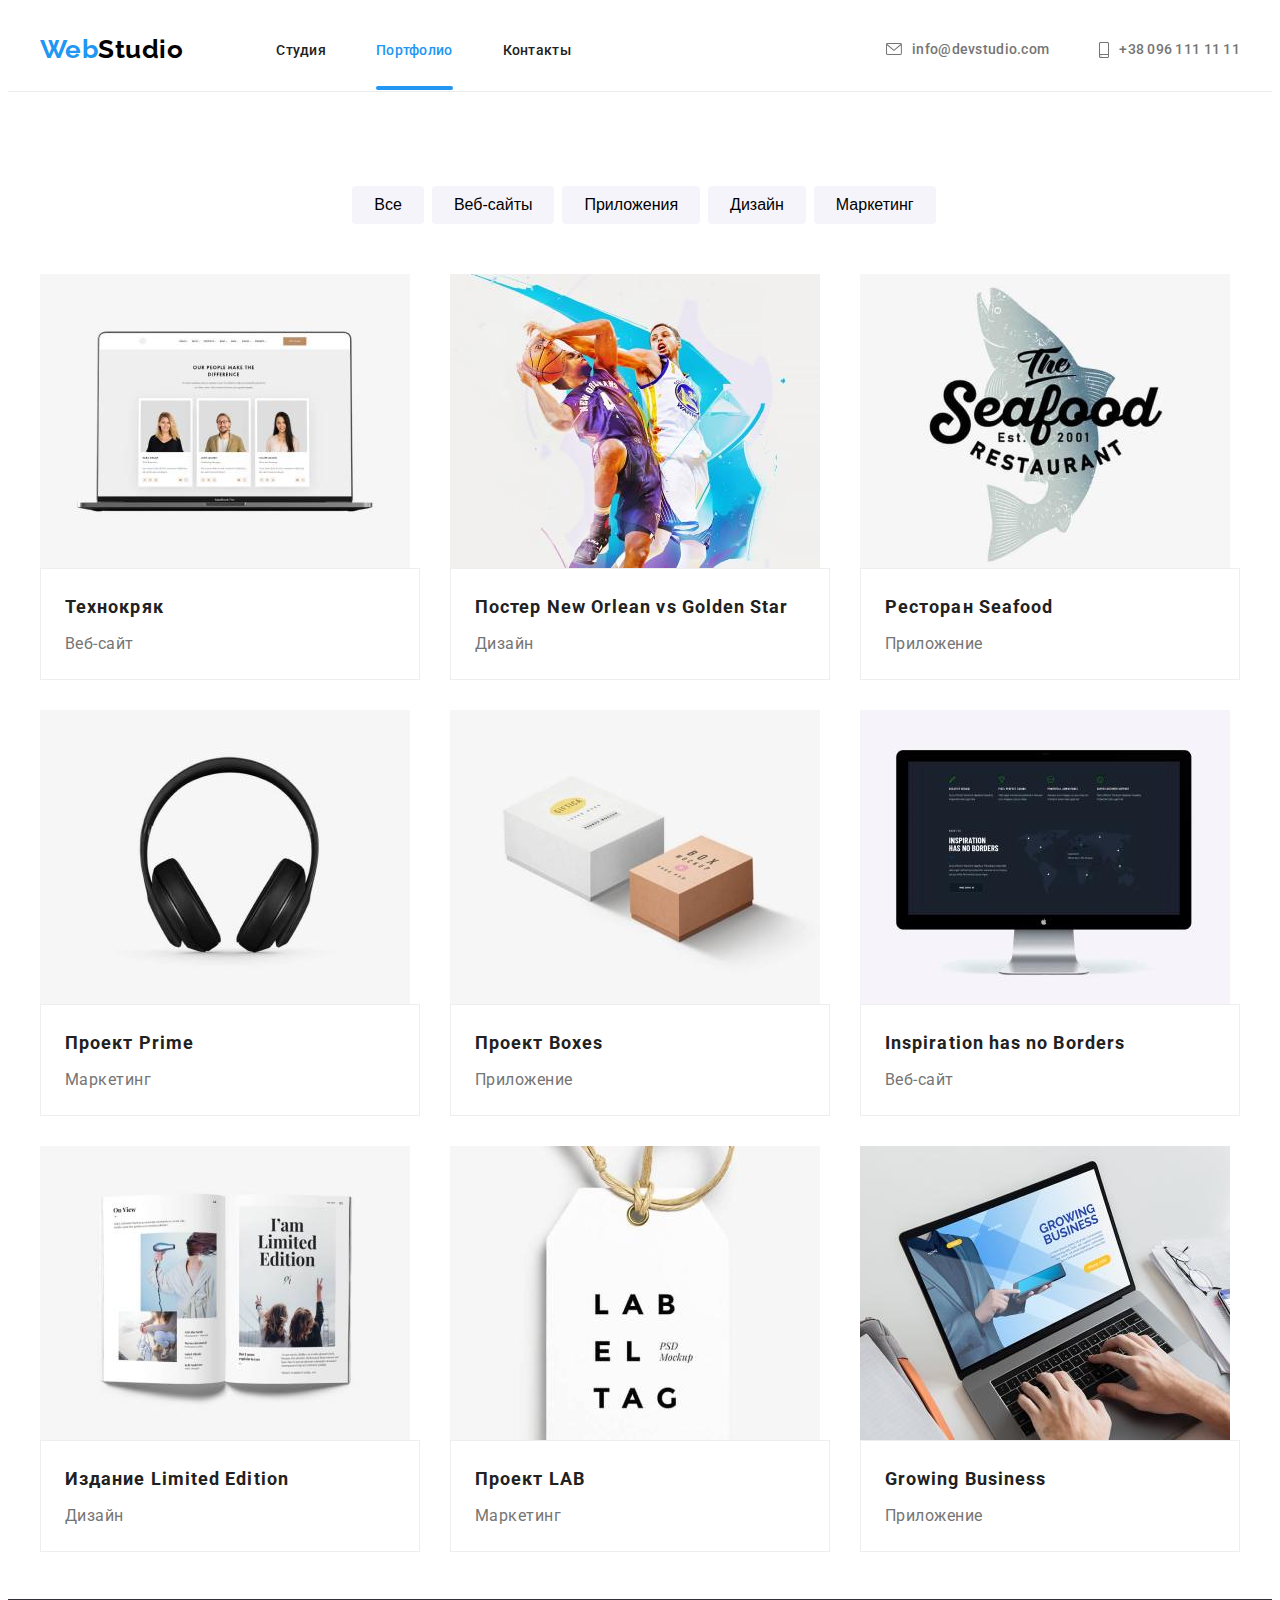
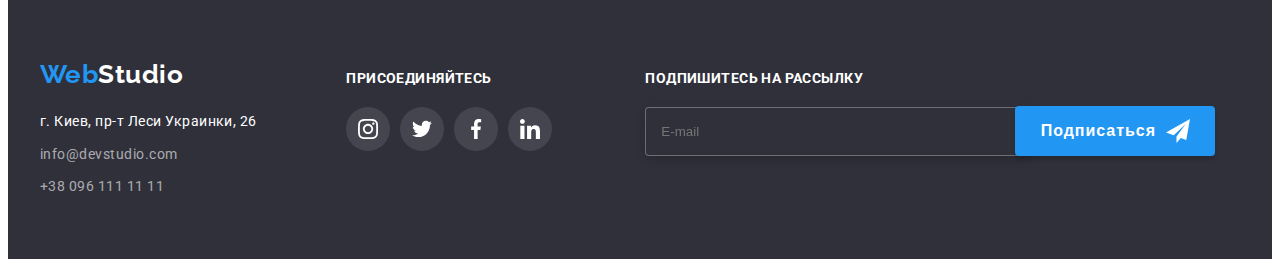
==== portfolio.html @ 6e8be943 "Add basic structure" ====
<!DOCTYPE html>
<html lang="ru">

<head>
    <meta charset="UTF-8">
    <meta http-equiv="X-UA-Compatible" content="IE=edge">
    <meta name="viewport" content="width=device-width, initial-scale=1.0">
    <title>Портфолио</title>
    <link rel="preconnect" href="https://fonts.gstatic.com" crossorigin>
    <link
        href="https://fonts.googleapis.com/css2?family=Raleway:wght@700&family=Roboto:wght@400;500;700;900&display=swap"
        rel="stylesheet">
    <link rel="stylesheet" href="https://cdnjs.cloudflare.com/ajax/libs/modern-normalize/1.1.0/modern-normalize.min.css"
        integrity="sha512-wpPYUAdjBVSE4KJnH1VR1HeZfpl1ub8YT/NKx4PuQ5NmX2tKuGu6U/JRp5y+Y8XG2tV+wKQpNHVUX03MfMFn9Q=="
        crossorigin="anonymous" referrerpolicy="no-referrer" />
    <link rel="stylesheet" href="./CSS/style.css">
</head>

<body>
    <header class="header">
        <div class="conteiner conteiner-head">
        <nav class="header-navigation">
            <a class="logo link" href="./index.html"> <span class="color-logo">Web</span>Studio</a>
            <ul class="header-list list">
                <li class="header-item">
                    <a class="header-link link" href="./index.html"> Студия</a>
                </li>
                <li class="header-item">
                    <a class="header-link link current" href="./portfolio.html"> Портфолио</a>
                </li>
                <li class="header-item">
                    <a class="header-link link" href=""> Контакты</a>
                </li>
            </ul>
        </nav>
        <ul class="header-contacts-list list">
            <li class="header-cont">
                <a class="header-contacts-link link" href="mailto:info@devstudio.com">
                    <svg class="header-cont-icon">
                        <use href="./image/symbol-defs.svg#icon-envelope"></use>
                    </svg>
                    info@devstudio.com</a>
            </li>
            <li class="header-cont">
                <a class="header-contacts-link link" href="tel:+380961111111">
                    <svg class="header-cont-icon header-cont-tel">
                        <use href="./image/symbol-defs.svg#icon-smartphone"></use>
                    </svg>
                    +38 096 111 11 11</a>
            </li>
        </ul>
        </div>
    </header>
    

    <!--Наши работы-->
        <section class="categories section">
            <div class="conteiner">
                <h1 class="inv">Наши работы</h1>
                <ul class="categories-list list">
                    <li class="categories-item"> 
                        <button class="categories-btn categories-btn-acsent" type="button">Все</button></li>
                    <li class="categories-item"> 
                        <button class="categories-btn categories-btn-acsent" type="button">Веб-сайты</button></li>
                    <li class="categories-item"> 
                        <button class="categories-btn categories-btn-acsent" type="button">Приложения</button></li>
                    <li class="categories-item"> 
                        <button class="categories-btn categories-btn-acsent" type="button">Дизайн</button></li>
                    <li class="categories-item"> 
                        <button class="categories-btn categories-btn-acsent" type="button">Маркетинг</button></li>
                </ul>

                <ul class="categories-projects list">
                    <li class="projects-list">
                        <a class="projects-link link" href="">
                            <div class="project-box">
                                    <img  src="./image/tehnokryak.jpg" alt="фото команды" width="370">
                                <div class="projects-fon is-hidden-fon">
                                    <p class="projects-fon-text">
                                    Технокряк это современная площадка распространения коронавируса. Компании используют эту платформу для цифрового
                                    шпионажа и атак на защищённые сервера конкурентов.
                                    </p>
                                </div>
                            </div>
                            <div class="projects-link-conteiner">
                                <h2 class="projects-title">Технокряк</h2>
                                <p class="projects-type">Веб-сайт</p>
                            </div>
                        </a>
                    </li>

                    <li class="projects-list">
                        <a class="projects-link link" href="">
                            <div class="project-box">
                                <img src="./image/img-nba.jpg" alt="два баскетолиста" width="370">
                                <div class="projects-fon is-hidden-fon">
                                    <p class="projects-fon-text">
                                        Технокряк это современная площадка распространения коронавируса. Компании используют эту платформу для цифрового
                                        шпионажа и атак на защищённые сервера конкурентов.
                                    </p>
                                </div>
                            </div>
                                <div class="projects-link-conteiner">
                                    <h2 class="projects-title">Постер <span lang="en"> New Orlean vs Golden Star</span></h2>
                                    <p class="projects-type">Дизайн</p>
                                </div>
                        </a>
                        </li>

                    <li class="projects-list">
                        <a class="projects-link link" href="">
                            <div class="project-box">
                                <img src="./image/seafoot.jpg" alt="логотип ресторана" width="370">
                                <div class="projects-fon is-hidden-fon">
                                    <p class="projects-fon-text">
                                    Технокряк это современная площадка распространения коронавируса. Компании используют эту платформу для цифрового
                                    шпионажа и атак на защищённые сервера конкурентов.
                                    </p>
                                </div>
                            </div>
                            <div class="projects-link-conteiner">
                                <h2 class="projects-title">Ресторан <span lang="en">Seafood</span></h2>
                                <p class="projects-type">Приложение</p>
                            </div>
                        </a>
                    </li>

                    <li class="projects-list">
                        <a class="projects-link link" href="">
                            <div class="project-box">
                                <img src="./image/music.jpg" alt="наушники" width="370">
                                <div class="projects-fon is-hidden-fon">
                                    <p class="projects-fon-text">
                                        Технокряк это современная площадка распространения коронавируса. Компании используют эту платформу для цифрового
                                        шпионажа и атак на защищённые сервера конкурентов.
                                    </p>
                                </div>
                            </div>
                            <div class="projects-link-conteiner">
                                <h2 class="projects-title">Проект <span lang="en">Prime</span></h2>
                                <p class="projects-type">Маркетинг</p>
                            </div>
                        </a>
                    </li>

                    <li class="projects-list">
                        <a class="projects-link link" href="">
                            <div class="project-box">
                                <img src="./image/boxes.jpg" alt="две коробки" width="370">
                                <div class="projects-fon is-hidden-fon">
                                    <p class="projects-fon-text">
                                        Технокряк это современная площадка распространения коронавируса. Компании используют эту платформу для цифрового
                                        шпионажа и атак на защищённые сервера конкурентов.
                                    </p>
                                </div>
                            </div>
                            <div class="projects-link-conteiner">
                                <h2 class="projects-title">Проект <span lang="en">Boxes</span></h2>
                                <p class="projects-type">Приложение</p>
                            </div>
                        </a>
                        </li>

                    <li class="projects-list">
                        <a class="projects-link link" href="">
                            <div class="project-box">
                                <img src="./image/monitor.jpg" alt="монитор с сайтом" width="370">
                                <div class="projects-fon is-hidden-fon">
                                    <p class="projects-fon-text">
                                        Технокряк это современная площадка распространения коронавируса. Компании используют эту платформу для цифрового
                                        шпионажа и атак на защищённые сервера конкурентов.
                                    </p>
                                </div>
                            </div>
                            <div class="projects-link-conteiner">
                                <h2 class="projects-title" lang="en">Inspiration has no Borders</h2>
                                <p class="projects-type">Веб-сайт</p>
                            </div>
                        </a>
                        </li>

                    <li class="projects-list">
                        <a class="projects-link link" href="">
                            <div class="project-box">
                                <img src="./image/limited-boks.jpg" alt="эксклюзивное издание" width="370">
                                <div class="projects-fon is-hidden-fon">
                                    <p class="projects-fon-text">
                                        Технокряк это современная площадка распространения коронавируса. Компании используют эту платформу для цифрового
                                        шпионажа и атак на защищённые сервера конкурентов.
                                    </p>
                                </div>
                            </div>
                            <div class="projects-link-conteiner">
                                <h2 class="projects-title" >Издание <span lang="en">Limited Edition</span></h2>
                                <p class="projects-type">Дизайн</p>
                            </div>
                            </a>
                        </li>

                    <li class="projects-list">
                        <a class="projects-link link" href="">
                            <div class="project-box">
                                <img src="./image/label.jpg" alt="лэйба" width="370">
                                <div class="projects-fon is-hidden-fon">
                                    <p class="projects-fon-text">
                                        Технокряк это современная площадка распространения коронавируса. Компании используют эту платформу для цифрового
                                        шпионажа и атак на защищённые сервера конкурентов.
                                    </p>
                                </div>
                            </div>
                            <div class="projects-link-conteiner">
                                <h2 class="projects-title" >Проект <span lang="en">LAB</span></h2>
                                <p class="projects-type">Маркетинг</p>
                            </div>
                        </a>
                    </li>

                    <li class="projects-list">
                        <a class="projects-link link" href="">
                            <div class="project-box">
                                <img src="./image/laptop.jpg" alt="ноутбук с заставкой сайта" width="370">
                                <div class="projects-fon is-hidden-fon">
                                    <p class="projects-fon-text">
                                        Технокряк это современная площадка распространения коронавируса. Компании используют эту платформу для цифрового
                                        шпионажа и атак на защищённые сервера конкурентов.
                                    </p>
                                </div>
                            </div>
                            <div class="projects-link-conteiner">
                                <h2 class="projects-title" lang="en">Growing Business</h2>
                                <p class="projects-type">Приложение</p>
                            </div>
                        </a>
                    </li>
                </ul>
            </div>
        </section>
    
    <!--Футер-->
    <footer class="foot">
        <div class="conteiner footer-conteiner">
    
            <div class="footer-nav">
                <a class="logo link logo-footer" href="/">
                    <span class="color-logo">Web</span><span class="footer-logo">Studio</span></a>
                <address>
                    <ul class="adress-list list">
                        <li> <a class="adress-city list" href="">г. Киев, пр-т Леси Украинки, 26</a></li>
                        <li> <a class="adress-link" href="mailto:info@devstudio.com">info@devstudio.com</a></li>
                        <li> <a class="adress-link" href="tel:+380961111111">+38 096 111 11 11</a></li>
                    </ul>
                </address>
            </div>
    
            <div class="links">
                <h2 class="our-links-text">присоединяйтесь</h2>
                <ul class="our-sotial-list list">
                    <li class="our-sotial-item sotial-item">
                        <a class="social-link our-sotial-link link" href="">
                            <svg class="social-icon our-sotial-icon">
                                <use href="./image/symbol-defs.svg#icon-instagram"></use>
                            </svg>
                        </a>
                    </li>
    
                    <li class="sotial-item">
                        <a class="social-link our-sotial-link link" href="">
                            <svg class="social-icon our-sotial-icon">
                                <use href="./image/symbol-defs.svg#icon-twitter"></use>
                            </svg>
                        </a>
                    </li>
    
                    <li class="sotial-item">
                        <a class="social-link our-sotial-link link" href="">
                            <svg class="social-icon our-sotial-icon">
                                <use href="./image/symbol-defs.svg#icon-facebook"></use>
                            </svg>
                        </a>
                    </li>
    
                    <li class="sotial-item">
                        <a class="social-link our-sotial-link link" href="">
                            <svg class="social-icon our-sotial-icon">
                                <use href="./image/symbol-defs.svg#icon-linkedin"></use>
                            </svg>
                        </a>
                    </li>
                </ul>
            </div>
    
            <div class="footer-form-btn">
    
                <form action="" class="footer-form">
                    <label class="our-links-text">Подпишитесь на рассылку
                        <input class="footer-form-input" type="email" name="email" placeholder="E-mail" />
                    </label>
                    <div class="footer-btn-tumb">
                        <button type="submit" class="btn btn-footer">Подписаться
                            <svg class="footer-btn-icon">
                                <use href="./image/symbol-defs.svg#icon-icon-send">
                                </use>
                            </svg>
                        </button>
    
                    </div>
                </form>
            </div>
        </div>
    
    </footer>
</body>

</html>
---- CSS/style.css ----
:root {
  --primary-title-color: #ffffff;
  --secondary-title-color: #212121;
  --third-title-color: #757575;
  --primary-text-color: #757575;
  --secondary-text-color: #212121;
  --acsent-color: #2196f3;
  --header-text-color: #212121;
  --icon-color: #afb1b8;
}

/* *,
*::before,
*::after {
  box-sizing: border-box;
} */

p,
h1,
h2,
h3,
h4,
h5,
h6 {
  margin: 0;
}

ul {
  margin: 0;
  padding-left: 0;
}

img {
  display: block;
  max-width: 100%;
  height: auto;
}

body {
  font-family: 'Roboto', sans-serif;
  letter-spacing: 0.03em;
  background-color: #ffffff;
}
input {
  padding: 0px;
  margin: 0px;
}
.link {
  text-decoration: none;
}

.list {
  list-style: none;
}
.conteiner {
  width: 1200px;
  margin: 0 auto;
  padding-left: 15px;
  padding-right: 15px;
}
.section {
  margin: 0 auto;
  padding-top: 47px;
  padding-bottom: 47px;
}

.secondary-title {
  font-weight: 700;
  font-size: 36px;
  line-height: 42px;
  text-align: center;
  color: var(--secondary-title-color);
}

/*----Header-----*/

.header {
  margin: 0 auto;
  border-bottom: 1px solid #ececec;
}

.logo {
  font-family: Raleway;
  font-weight: 700;
  font-size: 26px;
  line-height: 1.19;
  color: #000000;
  margin-right: 93px;
}
.color-logo {
  color: #2196f3;
}

.conteiner-head {
  display: flex;
  align-items: center;
}

.header-navigation {
  display: flex;
  align-items: center;
}

.header-list {
  display: flex;
  padding-top: 32px;
  padding-bottom: 32px;
}

.header-item:not(:last-child) {
  margin-right: 50px;
}

.header-contacts-list {
  display: flex;
  margin-left: auto;
  align-items: center;
}

.header-cont:not(:last-child) {
  margin-right: 50px;
}

.header-link {
  position: relative;
  font-weight: 500;
  font-size: 14px;
  line-height: 1.14;
  letter-spacing: 0.02em;
  color: var(--header-text-color);
  padding-bottom: 32px;
  padding-top: 32px;

  transition: color 250ms cubic-bezier(0.4, 0, 0.2, 1);
}
.header-list .link.current {
  color: var(--acsent-color);
}
.current::after {
  content: '';
  position: absolute;
  bottom: 0;
  left: 0;

  width: 100%;
  height: 4px;
  border-radius: 2px;
  background-color: var(--acsent-color);
}

.header-link:hover,
.header-link:focus,
.header-contacts-link:hover,
.header-contacts-link:focus {
  color: var(--acsent-color);
}
.header-contacts-link {
  transition: color 250ms cubic-bezier(0.4, 0, 0.2, 1);
}

.header-contacts-link:hover .header-cont-icon,
.header-contacts-link:focus .header-cont-icon {
  fill: var(--acsent-color);
}

.header-link:active .header-link:visited {
  color: #b4f321;
}

.header-contacts-link {
  display: flex;
  justify-content: center;
  align-items: center;
  font-weight: 500;
  font-size: 14px;
  line-height: 1.14;
  letter-spacing: 0.02em;
  color: var(--third-title-color);
  padding-bottom: 32px;
  padding-top: 32px;
}
.header-cont-icon {
  width: 16px;
  height: 12px;
  margin-right: 10px;
  fill: var(--third-title-color);
}
.header-cont-tel {
  width: 10px;
  height: 16px;
}

/*----Hero-----*/
.hero {
  background-color: #2f303a;
  height: 600px;
  max-width: 1600px;
  margin: 0 auto;
  padding-top: 200px;
  background-image: linear-gradient(
      to right,
      rgba(47, 48, 58, 0.4),
      rgba(47, 48, 58, 0.4)
    ),
    url('../image/img-hero.jpg');
  background-size: cover;
  background-position: center;
  background-repeat: no-repeat;
}
.hero-title {
  font-weight: 900;
  font-size: 44px;
  line-height: 1.36;
  text-align: center;
  letter-spacing: 0.06em;
  text-transform: uppercase;
  color: var(--primary-title-color);
  margin-bottom: 30px;
}

.btn {
  font-weight: 700;
  font-size: 16px;
  line-height: 1.87;
  letter-spacing: 0.06em;
  color: #ffffff;
  background: var(--acsent-color);
  box-shadow: 0px 4px 4px rgba(0, 0, 0, 0.15);
  border-radius: 4px;
  cursor: pointer;
  width: 200px;
  height: 50px;
  display: flex;
  justify-content: center;
  align-items: center;
}

.hero-btn {
  margin: 0 auto;
  border: none;
}

.hero-btn:hover,
.btn:hover {
  background: #188ce8;
}

/*----Feature-----*/
.feature {
  padding-top: 94px;
}
.feature-list {
  display: flex;
  margin-left: -30px;
}
.feature-item {
  /* flex-basis: calc(100% / 4 - 30px); */
  margin-left: 30px;
}
.feature-icon-fon {
  display: flex;
  margin-left: auto;
  margin-right: auto;
  background-color: #f5f4fa;
  width: 270px;
  height: 120px;
  margin-bottom: 30px;
  border-radius: 4px;
  align-items: center;
  justify-content: center;
}

.feature-icon {
  width: 70px;
  height: 70px;
  /* align-items: center; */
}

.feature-title {
  font-weight: 700;
  font-size: 14px;
  line-height: 1.14;
  text-transform: uppercase;
  color: var(--secondary-title-color);
}

.feature-item-text {
  font-size: 14px;
  line-height: 1.71;
  color: var(--primary-text-color);
  width: 270px;
  padding-top: 10px;
}
.inv {
  display: none;
}
/*----About-----*/
.about {
  padding-bottom: 94px;
}

.secondary-title {
  padding-bottom: 50px;
}
.about-list {
  display: flex;
  margin-left: -30px;
}
.about-item {
  position: relative;

  flex-basis: calc(100% / 3 - 30px);
  margin-left: 30px;
}

.about-specialization {
  position: absolute;
  bottom: 0;
  left: 0;

  display: flex;
  justify-content: center;
  align-items: center;
  width: 100%;
  height: 70px;
  background-color: rgba(47, 48, 58, 0.8);
}
.about-specialization-title {
  font-weight: 700;
  font-size: 14px;
  line-height: 1.14;
  text-transform: uppercase;
  color: var(--primary-title-color);
}
/*----Team-----*/
.team {
  background-color: #f5f4fa;
  padding-bottom: 94px;
  padding-top: 94px;
}

.team-list {
  display: flex;
  margin-left: -30px;
}

.team-item {
  flex-basis: calc(100% / 4 - 30px);
  margin-left: 30px;
  background-color: #ffffff;
  box-shadow: 0px 1px 3px rgba(0, 0, 0, 0.12), 0px 1px 1px rgba(0, 0, 0, 0.14),
    0px 2px 1px rgba(0, 0, 0, 0.2);
  border-radius: 0px 0px 4px 4px;
}
.team-list-conteiner {
  padding-top: 30px;
  padding-bottom: 30px;
}

.team-item-name {
  font-weight: 500;
  font-size: 16px;
  line-height: 1.19;
  text-align: center;
  color: var(--secondary-title-color);
  margin-bottom: 10px;
}
.team-item-text {
  font-size: 16px;
  line-height: 1.19;
  text-align: center;
  color: var(--primary-text-color);
  margin-bottom: 16px;
}
.team-sotial-link {
  display: flex;
  margin-left: -10px;
  justify-content: center;
  width: 270px;
}

.sotial-item {
  width: 44px;
  height: 44px;
}

.social-link {
  width: 100%;
  height: 100%;
  background-color: #ffffff;
  border-radius: 50%;
  display: flex;
  justify-content: center;
  align-items: center;

  transition: background-color 250ms cubic-bezier(0.4, 0, 0.2, 1);
}

.sotial-item + .sotial-item {
  margin-left: 10px;
}
.social-icon {
  width: 20px;
  height: 20px;
  fill: var(--icon-color);
}

.social-link:hover,
.social-link:focus {
  background-color: var(--acsent-color);
}
.social-link:hover .social-icon,
.social-link:focus .social-icon {
  fill: #ffffff;
}

/*----Regular customers-----*/
.regular-customers {
  padding-top: 94px;
  padding-bottom: 94px;
}

.customers-list {
  display: flex;
  justify-content: center;
  align-items: center;
}
.customers-link {
  width: 170px;
  height: 92px;
  display: flex;
  justify-content: center;
  align-items: center;
  border: 1px solid var(--icon-color);
  border-radius: 4px;
  fill: var(--icon-color);

  transition: fill 250ms cubic-bezier(0.4, 0, 0.2, 1);
}
.customers-item + .customers-item {
  margin-left: 30px;
}
.customer-icon {
  width: 106px;
  height: 60px;
}

.customers-link:hover,
.customers-link:focus {
  fill: var(--acsent-color);
  border: 1px solid var(--acsent-color);
}

/*----Footer-----*/
footer {
  background-color: #2f303a;
}
address a {
  text-decoration: none;
  font-family: 'Roboto', sans-serif;
  font-style: normal;
}
address {
  width: 231px;
}

.foot {
  padding-top: 60px;
  padding-bottom: 60px;
}

.footer-conteiner {
  display: flex;
}

.footer-nav {
  display: flex;
  flex-direction: column;
}

.logo-footer {
  display: block;
  margin-bottom: 20px;
}
.adress-list > li:not(:last-child) {
  margin-bottom: 9px;
}

.adress-city {
  font-size: 14px;
  line-height: 1.71;
  color: #ffffff;

  transition: color 250ms cubic-bezier(0.4, 0, 0.2, 1);
}
.adress-link {
  font-size: 14px;
  line-height: 1.71;
  color: rgba(255, 255, 255, 0.6);

  transition: color 250ms cubic-bezier(0.4, 0, 0.2, 1);
}
.adress-link:hover,
.adress-link:focus {
  color: var(--acsent-color);
}

.footer-logo {
  color: var(--primary-title-color);
}
.our-links-text {
  font-weight: 700;
  font-size: 14px;
  line-height: 1.14;
  letter-spacing: 0.03em;
  text-transform: uppercase;
  color: var(--primary-title-color);
  margin-bottom: 20px;
}
.links {
  margin-left: 70px;
  padding-top: 12px;
}
.our-sotial-list {
  display: flex;
  justify-content: center;
}
.our-sotial-icon {
  fill: #ffffff;
}

.our-sotial-link {
  background-color: rgba(255, 255, 255, 0.1);
}
.footer-form {
  display: flex;
}

.footer-form-input {
  width: 100%;
  border: 1px solid rgba(255, 255, 255, 0.3);
  filter: drop-shadow(0px 4px 4px rgba(0, 0, 0, 0.15));
  border-radius: 4px;
  padding: 16px 15px;
  margin-top: 20px;
  background-color: rgba(47, 48, 58, 1);
}

.footer-form-btn {
  padding-top: 12px;
  margin-left: 93px;
  width: 570px;
}

.footer-btn-tumb {
  position: relative;

  border: 0px;
  margin-left: 12px;
  height: 50px;
  padding-top: 35px;
}

.btn-footer {
  position: relative;
  border: none;
}

.footer-btn-icon {
  width: 24px;
  height: 24px;
  margin-left: 10px;
  fill: #ffffff;
}
/*----Portfolio-----*/

.categories {
  padding-top: 94px;
}
.categories-list {
  display: flex;
  margin-bottom: 50px;
  justify-content: center;
}
.categories-item {
  margin-left: 8px;
}

.categories-btn {
  border-radius: 4px;
  background-color: #f5f4fa;

  columns: var(--secondary-title-color);
  font-style: normal;
  font-weight: 500;
  font-size: 16px;
  line-height: 1.62;
  text-align: center;
  cursor: pointer;
  border: 0px;
  padding-left: 22px;
  padding-right: 22px;
  padding-top: 6px;
  padding-bottom: 6px;

  transition: color 250ms cubic-bezier(0.4, 0, 0.2, 1),
    background-color 250ms cubic-bezier(0.4, 0, 0.2, 1),
    box-shadow 250ms cubic-bezier(0.4, 0, 0.2, 1);
}
.categories-btn-acsent:hover,
.categories-btn-acsent:focus {
  background-color: var(--acsent-color);
  color: #ffffff;
  box-shadow: 0px 3px 1px rgba(0, 0, 0, 0.1), 0px 1px 2px rgba(0, 0, 0, 0.08),
    0px 2px 2px rgba(0, 0, 0, 0.12);
}

.categories-projects {
  display: flex;
  flex-wrap: wrap;
  margin-left: -30px;
  margin-top: -30px;
}
.projects-list {
  flex-basis: calc(100% / 3 - 30px);
  margin-left: 30px;
  margin-top: 30px;

  transition: box-shadow 250ms cubic-bezier(0.4, 0, 0.2, 1);
}
.projects-list:hover,
.projects-list:focus {
  box-shadow: 0px 1px 1px rgba(0, 0, 0, 0.12), 0px 4px 4px rgba(0, 0, 0, 0.06),
    1px 4px 6px rgba(0, 0, 0, 0.16);
}

.projects-link-conteiner {
  padding-top: 20px;
  padding-bottom: 20px;
  padding-left: 24px;
  border: 1px solid #eeeeee;
}

.projects-title {
  font-weight: 700;
  font-size: 18px;
  line-height: 2;
  letter-spacing: 0.06em;
  color: var(--secondary-title-color);
  margin-bottom: 4px;
}
.projects-type {
  font-weight: 400;
  font-size: 16px;
  line-height: 1.87;
  color: var(--primary-text-color);
}
.projects-link:hover .projects-fon {
  transform: translateY(0%);
  /* transition: transform 250ms cubic-bezier(0.4, 0, 0.2, 1); */
}

.project-box {
  position: relative;
  overflow: hidden;
}

.projects-fon {
  position: absolute;
  top: 0;
  left: 0;

  display: flex;
  height: 100%;
  width: 100%;
  align-items: center;

  background-color: rgba(33, 150, 243, 0.9);
  transform: translateY(100%);
  transition: transform 250ms cubic-bezier(0.4, 0, 0.2, 1);
}

.projects-fon-text {
  font-size: 18px;
  line-height: 1.56;
  color: var(--primary-title-color);
  padding-left: 24px;
  padding-right: 24px;
}

/*-----Modal-window----*/

.backdrop {
  position: fixed;
  top: 0;
  left: 0;
  width: 100%;
  height: 100%;
  background-color: rgba(0, 0, 0, 0.2);

  opacity: 1;
  transition: opacity 250ms cubic-bezier(0.4, 0, 0.2, 1);
}
.backdrop.is-hidden {
  opacity: 0;
  pointer-events: none;
}
.backdrop.is-hidden-modal {
  transform: translate(-50%, -50%) scale(0.9);
}
.modal {
  position: absolute;
  top: 50%;
  left: 50%;

  width: 528px;
  box-sizing: border-box;
  padding: 40px;
  border-radius: 4px;
  background: #ffffff;
  box-shadow: 0px 1px 3px rgba(0, 0, 0, 0.12), 0px 1px 1px rgba(0, 0, 0, 0.14),
    0px 2px 1px rgba(0, 0, 0, 0.2);

  transform: translate(-50%, -50%) scale(1);

  transition: transform 2500ms cubic-bezier(0.4, 0, 0.2, 1);
}
.modal-btn {
  position: absolute;
  top: 8px;
  right: 8px;

  display: flex;
  justify-content: center;
  align-items: center;

  width: 30px;
  height: 30px;
  border-radius: 50%;
  background: #ffffff;
  border: 1px solid rgba(0, 0, 0, 0.1);

  transition: transform 250ms cubic-bezier(0.4, 0, 0.2, 1);
}
.modal-icon-close {
  width: 18px;
  height: 18px;
  fill: black;
}

.input-image {
  margin-bottom: 10px;
}

.input-position-name {
  position: relative;
  margin-top: 4px;
}

.input-icon-name {
  position: absolute;
  top: 50%;
  left: 12px;

  width: 18px;
  height: 18px;
  fill: black;

  transform: translateY(-50%);
  transition: transform 2500ms cubic-bezier(0.4, 0, 0.2, 1);
}
.input-position-tel {
  position: relative;
  margin-top: 4px;
}
.input-position-email {
  position: relative;
  margin-top: 4px;
}

.modal-icon-close:hover {
  fill: var(--acsent-color);
  transition: transform 250ms cubic-bezier(0.4, 0, 0.2, 1);
}

.form-title {
  font-weight: 700px;
  font-size: 20px;
  line-height: 1.15;
  text-align: center;
  color: var(--secondary-title-color);
  margin-bottom: 12px;
}

.input-name {
  font-size: 12px;
  line-height: 1.16;
  color: var(--primary-text-color);
  letter-spacing: 0.01em;
}
.form-input {
  width: 100%;
  height: 40px;
  padding-left: 42px;

  border: 1px solid rgba(33, 33, 33, 0.2);
  border-radius: 4px;
  outline: none;

  transition: border-color 250ms cubic-bezier(0.4, 0, 0.2, 1);
}

.form-input:focus {
  border: 1px solid var(--acsent-color);
}

.form-input:focus + .input-icon-name {
  fill: var(--acsent-color);
}

textarea::placeholder {
  color: rgba(117, 117, 117, 0.5);
}

textarea:focus {
  border: 1px solid var(--acsent-color);
}

.form-text {
  width: 100%;
  height: 120px;
  padding-left: 16px;
  padding-right: 16px;
  padding-top: 12px;
  padding-bottom: 12px;
  resize: none;
  margin-top: 4px;
  margin-bottom: 20px;

  border: 1px solid rgba(33, 33, 33, 0.2);
  border-radius: 4px;
  outline: none;
}
.box-btn-form {
  display: flex;
  flex-direction: column;
}

.checkbox {
  position: absolute;
  width: 1px;
  height: 1px;
  margin: -1px;
  border: 0;
  padding: 0;
  clip: rect(0 0 0 0);
  overflow: hidden;
}

.check-icon-text {
  font-size: 14px;
  line-height: 1.71;
  color: var(--primary-text-color);

  display: flex;
  align-items: center;
  justify-content: center;
}

.check-icon-text span {
  width: 16px;
  height: 15px;
  margin-right: 7px;
  border: 2px solid #212121;
  border-radius: 2px;

  display: flex;
  align-items: center;
  justify-content: center;
}
.check-icon {
  fill: transparent;
}

.link-contract {
  color: var(--acsent-color);
  text-decoration: underline;
  margin-left: 5px;
}

.checkbox:checked + .check-icon-text span {
  background-color: var(--acsent-color);
  border: none;
}

.checkbox:checked + .check-icon-text .check-icon {
  fill: #ffffff;
}

/* .checkbox:checked + .checkbox-icon {
  border-color: transparent;
  background-color: #2196f3;
  background-origin: border-box;
  transition: transform 250ms cubic-bezier(0.4, 0, 0.2, 1); }*/

.checkbox-btn {
  margin-top: 30px;
  margin-left: auto;
  margin-right: auto;
  border: none;
}

/*-- Альтернативный чекбокс---*/

/* .modal-check-text {
  font-size: 14px;
  color: var(--primary-text-color);
  display: flex;
  position: relative;
  align-items: center;
}

.modal-check-text::before {
  content: '';
  width: 40px;
  height: 22px;
  border: 1px solid #afb1b8;
  border-radius: 10px;
  margin-right: 7px;
  transition: background-color 250ms cubic-bezier(0.4, 0, 0.2, 1);
}

.modal-check-text::after {
  content: '';
  width: 18px;
  height: 18px;
  position: absolute;
  left: 2px;
  right: 2px;
  background-color: #afb1b8;
  border-radius: 50%;
  transition: background-color 250ms cubic-bezier(0.4, 0, 0.2, 1),
    transform 250ms cubic-bezier(0.4, 0, 0.2, 1);
}

.modal-check:checked + .modal-check-text::after {
  transform: translateX(18px);
  background-color: #b4f321;
}

.modal-check:checked + .modal-check-text::before {
  background-color: #757575;
} */
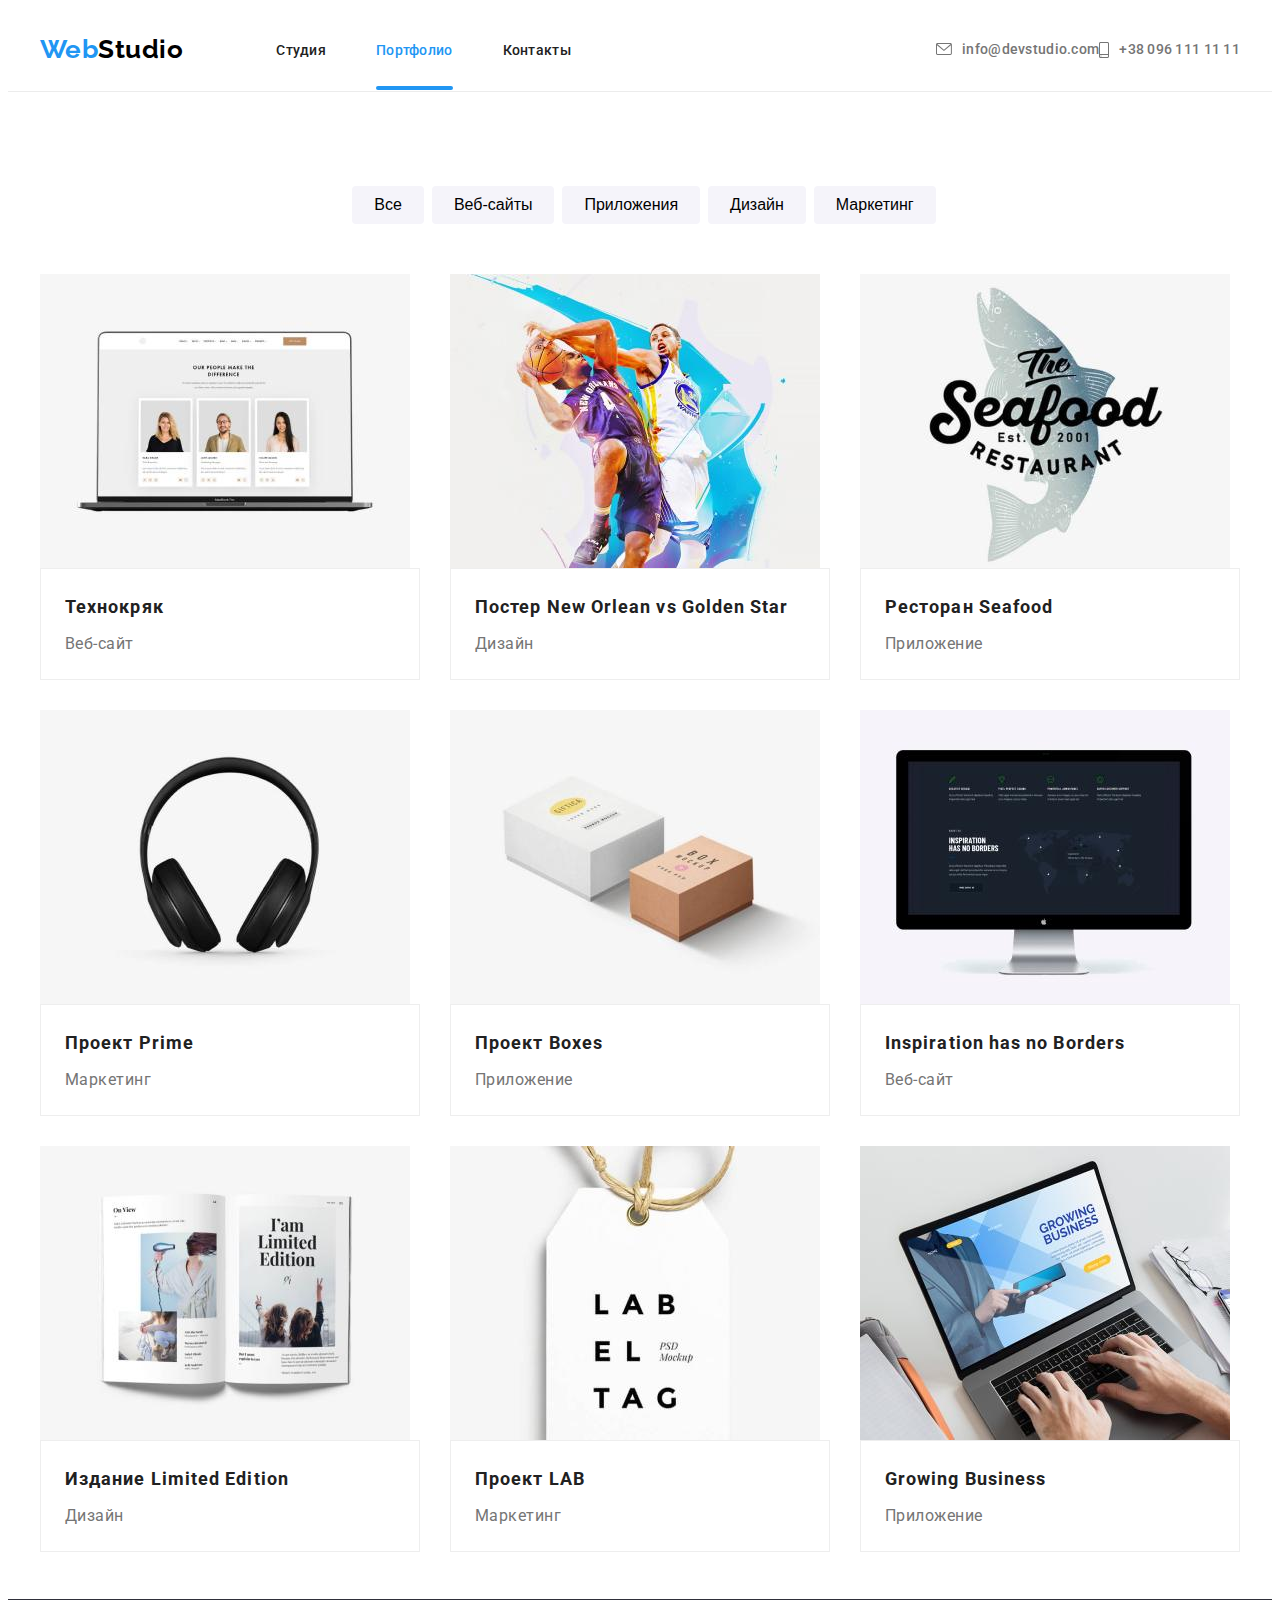
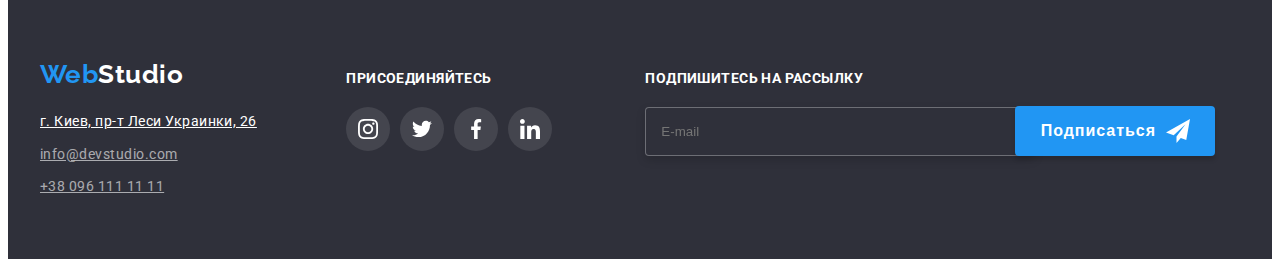
==== commit 7288b1ed: "Add sass for alls section" ====
--- a/portfolio.html
+++ b/portfolio.html
@@ -13,7 +13,8 @@
     <link rel="stylesheet" href="https://cdnjs.cloudflare.com/ajax/libs/modern-normalize/1.1.0/modern-normalize.min.css"
         integrity="sha512-wpPYUAdjBVSE4KJnH1VR1HeZfpl1ub8YT/NKx4PuQ5NmX2tKuGu6U/JRp5y+Y8XG2tV+wKQpNHVUX03MfMFn9Q=="
         crossorigin="anonymous" referrerpolicy="no-referrer" />
-    <link rel="stylesheet" href="./CSS/style.css">
+    
+    <link rel="stylesheet" href="./CSS/main.min.css">
 </head>
 
 <body>
@@ -237,22 +238,25 @@
         </section>
     
     <!--Футер-->
-    <footer class="foot">
+    <footer class="footer">
         <div class="conteiner footer-conteiner">
     
             <div class="footer-nav">
-                <a class="logo link logo-footer" href="/">
-                    <span class="color-logo">Web</span><span class="footer-logo">Studio</span></a>
-                <address>
+                <a class="logo link footer-logo" href="/">
+                    <span class="color-logo">Web</span><span class="footer-logo-customization">Studio</span></a>
+                <address class="footer-adress">
                     <ul class="adress-list list">
-                        <li> <a class="adress-city list" href="">г. Киев, пр-т Леси Украинки, 26</a></li>
-                        <li> <a class="adress-link" href="mailto:info@devstudio.com">info@devstudio.com</a></li>
-                        <li> <a class="adress-link" href="tel:+380961111111">+38 096 111 11 11</a></li>
+                        <li class="adress-link-item"> <a class="adress-city list" href="">г. Киев, пр-т Леси Украинки,
+                                26</a></li>
+                        <li class="adress-link-item"> <a class="adress-link"
+                                href="mailto:info@devstudio.com">info@devstudio.com</a></li>
+                        <li class="adress-link-item"> <a class="adress-link" href="tel:+380961111111">+38 096 111 11 11</a>
+                        </li>
                     </ul>
                 </address>
             </div>
     
-            <div class="links">
+            <div class="footer-links">
                 <h2 class="our-links-text">присоединяйтесь</h2>
                 <ul class="our-sotial-list list">
                     <li class="our-sotial-item sotial-item">
--- a/CSS/main.min.css
+++ b/CSS/main.min.css
@@ -0,0 +1,2 @@
+:root{--primary-title-color: #ffffff;--secondary-title-color: #212121;--third-title-color: #757575;--primary-text-color: #757575;--secondary-text-color: #212121;--acsent-color: #2196f3;--header-text-color: #212121;--icon-color: #afb1b8}body{font-family:'Roboto', sans-serif;letter-spacing:0.03em;background-color:#ffffff}input{padding:0px;margin:0px}.link{text-decoration:none}.list{list-style:none}p,h1,h2,h3,h4,h5,h6{margin:0}ul{margin:0;padding-left:0}img{display:block;max-width:100%;height:auto}.checkbox{position:absolute;width:1px;height:1px;margin:-1px;border:0;padding:0;clip:rect(0 0 0 0);overflow:hidden}.conteiner{width:1200px;margin:0 auto;padding-left:15px;padding-right:15px}.section{margin:0 auto;padding-top:47px;padding-bottom:47px}.secondary-title{font-weight:700;font-size:36px;line-height:42px;text-align:center;color:var(--secondary-title-color)}.btn{font-weight:700;font-size:16px;line-height:1.87;letter-spacing:0.06em;color:#ffffff;background:var(--acsent-color);box-shadow:0px 4px 4px rgba(0,0,0,0.15);border-radius:4px;cursor:pointer;width:200px;height:50px;display:flex;justify-content:center;align-items:center}.hero-btn{margin:0 auto;border:none}.hero-btn :hover{background:#188ce8}.backdrop{position:fixed;top:0;left:0;width:100%;height:100%;background-color:rgba(0,0,0,0.2);opacity:1;transition:opacity 250ms cubic-bezier(0.4, 0, 0.2, 1)}.backdrop.is-hidden{opacity:0;pointer-events:none}.backdrop.is-hidden-modal{transform:translate(-50%, -50%) scale(0.9)}.modal{position:absolute;top:50%;left:50%;width:528px;box-sizing:border-box;padding:40px;border-radius:4px;background:#ffffff;box-shadow:0px 1px 3px rgba(0,0,0,0.12),0px 1px 1px rgba(0,0,0,0.14),0px 2px 1px rgba(0,0,0,0.2);transform:translate(-50%, -50%) scale(1);transition:transform 2500ms cubic-bezier(0.4, 0, 0.2, 1)}.modal-btn{position:absolute;top:8px;right:8px;display:flex;justify-content:center;align-items:center;width:30px;height:30px;border-radius:50%;background:#ffffff;border:1px solid rgba(0,0,0,0.1);transition:transform 250ms cubic-bezier(0.4, 0, 0.2, 1)}.modal-icon-close{width:18px;height:18px;fill:black}.modal-icon-close :hover{fill:var(--acsent-color);transition:transform 250ms cubic-bezier(0.4, 0, 0.2, 1)}.input-image{margin-bottom:10px}.input-position-name{position:relative;margin-top:4px}.input-icon-name{position:absolute;top:50%;left:12px;width:18px;height:18px;fill:black;transform:translateY(-50%);transition:transform 2500ms cubic-bezier(0.4, 0, 0.2, 1)}.input-position-tel{position:relative;margin-top:4px}.input-position-email{position:relative;margin-top:4px}.form-title{font-weight:700px;font-size:20px;line-height:1.15;text-align:center;color:var(--secondary-title-color);margin-bottom:12px}.input-name{font-size:12px;line-height:1.16;color:var(--primary-text-color);letter-spacing:0.01em}.form-input{width:100%;height:40px;padding-left:42px;border:1px solid rgba(33,33,33,0.2);border-radius:4px;outline:none;transition:border-color 250ms cubic-bezier(0.4, 0, 0.2, 1)}.form-input :focus{border:1px solid var(--acsent-color)}.form-input:focus+.input-icon-name{fill:var(--acsent-color)}textarea ::placeholder{color:rgba(117,117,117,0.5)}textarea :focus{border:1px solid var(--acsent-color)}.form-text{width:100%;height:120px;padding-left:16px;padding-right:16px;padding-top:12px;padding-bottom:12px;resize:none;margin-top:4px;margin-bottom:20px;border:1px solid rgba(33,33,33,0.2);border-radius:4px;outline:none}.box-btn-form{display:flex;flex-direction:column}.check-icon-text{font-size:14px;line-height:1.71;color:var(--primary-text-color);display:flex;align-items:center;justify-content:center}.check-icon-text span{width:16px;height:15px;margin-right:7px;border:2px solid #212121;border-radius:2px;display:flex;align-items:center;justify-content:center}.check-icon{fill:transparent}.link-contract{color:var(--acsent-color);text-decoration:underline;margin-left:5px}.checkbox:checked+.check-icon-text span{background-color:var(--acsent-color);border:none}.checkbox:checked+.check-icon-text .check-icon{fill:#ffffff}.checkbox-btn{margin-top:30px;margin-left:auto;margin-right:auto;border:none}.header{margin:0 auto;border-bottom:1px solid #ececec}.logo{font-family:Raleway;font-weight:700;font-size:26px;line-height:1.19;color:#000000;margin-right:93px}.color-logo{color:var(--acsent-color)}.conteiner-head{display:flex;align-items:center}.header-navigation{display:flex;align-items:center}.header-list{display:flex;padding-top:32px;padding-bottom:32px}.header-item:not(:last-child){margin-right:50px}.header-contacts-list{display:flex;margin-left:auto;align-items:center}.header-contacts-item:not(:last-child){margin-right:50px}.header-link{position:relative;font-weight:500;font-size:14px;line-height:1.14;letter-spacing:0.02em;color:var(--header-text-color);padding-bottom:32px;padding-top:32px;transition:color 250ms cubic-bezier(0.4, 0, 0.2, 1)}.header-link:hover,.header-link:focus{color:var(--acsent-color)}.header-list .link.current{color:var(--acsent-color)}.current::after{content:'';position:absolute;bottom:0;left:0;width:100%;height:4px;border-radius:2px;background-color:var(--acsent-color)}.header-contacts-link{transition:color 250ms cubic-bezier(0.4, 0, 0.2, 1)}.header-contacts-link:hover,.header-contacts-link:focus{color:var(--acsent-color)}.header-contacts-link:hover .header-cont-icon,.header-contacts-link:focus .header-cont-icon{fill:var(--acsent-color)}.header-link:active .header-link:visited{color:#b4f321}.header-contacts-link{display:flex;justify-content:center;align-items:center;font-weight:500;font-size:14px;line-height:1.14;letter-spacing:0.02em;color:var(--third-title-color);padding-bottom:32px;padding-top:32px}.header-cont-icon{width:16px;height:12px;margin-right:10px;fill:var(--third-title-color)}.header-cont-tel{width:10px;height:16px}.hero{background-color:#2f303a;height:600px;max-width:1600px;margin:0 auto;padding-top:200px;background-image:linear-gradient(to right, rgba(47,48,58,0.4), rgba(47,48,58,0.4)),url("../image/img-hero.jpg");background-size:cover;background-position:center;background-repeat:no-repeat}.hero-title{font-weight:900;font-size:44px;line-height:1.36;text-align:center;letter-spacing:0.06em;text-transform:uppercase;color:var(--primary-title-color);margin-bottom:30px}.feature{padding-top:94px}.feature-list{display:flex;margin-left:-30px}.feature-item{margin-left:30px}.feature-icon-fon{display:flex;margin-left:auto;margin-right:auto;background-color:#f5f4fa;width:270px;height:120px;margin-bottom:30px;border-radius:4px;align-items:center;justify-content:center}.feature-icon{width:70px;height:70px}.feature-title{font-weight:700;font-size:14px;line-height:1.14;text-transform:uppercase;color:var(--secondary-title-color)}.feature-item-text{font-size:14px;line-height:1.71;color:var(--primary-text-color);width:270px;padding-top:10px}.inv{display:none}.about{padding-bottom:94px}.secondary-title{padding-bottom:50px}.about-list{display:flex;margin-left:-30px}.about-item{position:relative;flex-basis:calc(100% / 3 - 30px);margin-left:30px}.about-specialization{position:absolute;bottom:0;left:0;display:flex;justify-content:center;align-items:center;width:100%;height:70px;background-color:rgba(47,48,58,0.8)}.about-specialization-title{font-weight:700;font-size:14px;line-height:1.14;text-transform:uppercase;color:var(--primary-title-color)}.team{background-color:#f5f4fa;padding-bottom:94px;padding-top:94px}.team-list{display:flex;margin-left:-30px}.team-item{flex-basis:calc(100% / 4 - 30px);margin-left:30px;background-color:#ffffff;box-shadow:0px 1px 3px rgba(0,0,0,0.12),0px 1px 1px rgba(0,0,0,0.14),0px 2px 1px rgba(0,0,0,0.2);border-radius:0px 0px 4px 4px}.team-list-conteiner{padding-top:30px;padding-bottom:30px}.team-item-name{font-weight:500;font-size:16px;line-height:1.19;text-align:center;color:var(--secondary-title-color);margin-bottom:10px}.team-item-text{font-size:16px;line-height:1.19;text-align:center;color:var(--primary-text-color);margin-bottom:16px}.team-sotial-link{display:flex;margin-left:-10px;justify-content:center;width:270px}.sotial-item{width:44px;height:44px}.social-link{width:100%;height:100%;background-color:#ffffff;border-radius:50%;display:flex;justify-content:center;align-items:center;transition:background-color 250ms cubic-bezier(0.4, 0, 0.2, 1)}.sotial-item+.sotial-item{margin-left:10px}.social-icon{width:20px;height:20px;fill:var(--icon-color)}.social-link:hover,.social-link:focus{background-color:var(--acsent-color)}.social-link:hover .social-icon,.social-link:focus .social-icon{fill:#ffffff}.regular-customers{padding-top:94px;padding-bottom:94px}.customers-list{display:flex;justify-content:center;align-items:center}.customers-link{width:170px;height:92px;display:flex;justify-content:center;align-items:center;border:1px solid var(--icon-color);border-radius:4px;fill:var(--icon-color);transition:fill 250ms cubic-bezier(0.4, 0, 0.2, 1)}.customers-link:hover,.customers-link:focus{fill:var(--acsent-color);border:1px solid var(--acsent-color)}.customers-item+.customers-item{margin-left:30px}.customer-icon{width:106px;height:60px}.categories{padding-top:94px}.categories-list{display:flex;margin-bottom:50px;justify-content:center}.categories-item{margin-left:8px}.categories-btn{border-radius:4px;background-color:#f5f4fa;columns:var(--secondary-title-color);font-style:normal;font-weight:500;font-size:16px;line-height:1.62;text-align:center;cursor:pointer;border:0px;padding-left:22px;padding-right:22px;padding-top:6px;padding-bottom:6px;transition:color 250ms cubic-bezier(0.4, 0, 0.2, 1),background-color 250ms cubic-bezier(0.4, 0, 0.2, 1),box-shadow 250ms cubic-bezier(0.4, 0, 0.2, 1)}.categories-btn-acsent:hover,.categories-btn-acsent:focus{background-color:var(--acsent-color);color:#ffffff;box-shadow:0px 3px 1px rgba(0,0,0,0.1),0px 1px 2px rgba(0,0,0,0.08),0px 2px 2px rgba(0,0,0,0.12)}.categories-projects{display:flex;flex-wrap:wrap;margin-left:-30px;margin-top:-30px}.projects-list{flex-basis:calc(100% / 3 - 30px);margin-left:30px;margin-top:30px;transition:box-shadow 250ms cubic-bezier(0.4, 0, 0.2, 1)}.projects-list:hover,.projects-list:focus{box-shadow:0px 1px 1px rgba(0,0,0,0.12),0px 4px 4px rgba(0,0,0,0.06),1px 4px 6px rgba(0,0,0,0.16)}.projects-link-conteiner{padding-top:20px;padding-bottom:20px;padding-left:24px;border:1px solid #eeeeee}.projects-title{font-weight:700;font-size:18px;line-height:2;letter-spacing:0.06em;color:var(--secondary-title-color);margin-bottom:4px}.projects-type{font-weight:400;font-size:16px;line-height:1.87;color:var(--primary-text-color)}.projects-link:hover .projects-fon{transform:translateY(0%)}.project-box{position:relative;overflow:hidden}.projects-fon{position:absolute;top:0;left:0;display:flex;height:100%;width:100%;align-items:center;background-color:rgba(33,150,243,0.9);transform:translateY(100%);transition:transform 250ms cubic-bezier(0.4, 0, 0.2, 1)}.projects-fon-text{font-size:18px;line-height:1.56;color:var(--primary-title-color);padding-left:24px;padding-right:24px}.footer{background-color:#2f303a;padding-top:60px;padding-bottom:60px}.footer-adress{width:231px}.footer-conteiner{display:flex}.footer-nav{display:flex;flex-direction:column}.footer-logo{display:block;margin-bottom:20px}.adress-list{text-decoration:none;font-family:'Roboto', sans-serif;font-style:normal}.adress-link-item:not(:last-child){margin-bottom:9px}.adress-city{font-size:14px;line-height:1.71;color:#ffffff;transition:color 250ms cubic-bezier(0.4, 0, 0.2, 1)}.adress-link{font-size:14px;line-height:1.71;color:rgba(255,255,255,0.6);transition:color 250ms cubic-bezier(0.4, 0, 0.2, 1)}.adress-link :focus,.adress-link :hover{color:var(--acsent-color)}.footer-logo-customization{color:var(--primary-title-color)}.our-links-text{font-weight:700;font-size:14px;line-height:1.14;letter-spacing:0.03em;text-transform:uppercase;color:var(--primary-title-color);margin-bottom:20px}.footer-links{margin-left:70px;padding-top:12px}.our-sotial-list{display:flex;justify-content:center}.our-sotial-icon{fill:#ffffff}.our-sotial-link{background-color:rgba(255,255,255,0.1)}.footer-form{display:flex}.footer-form-input{width:100%;border:1px solid rgba(255,255,255,0.3);filter:drop-shadow(0px 4px 4px rgba(0,0,0,0.15));border-radius:4px;padding:16px 15px;margin-top:20px;background-color:#2f303a}.footer-form-btn{padding-top:12px;margin-left:93px;width:570px}.footer-btn-tumb{position:relative;border:0px;margin-left:12px;height:50px;padding-top:35px}.btn-footer{position:relative;border:none}.footer-btn-icon{width:24px;height:24px;margin-left:10px;fill:#ffffff}
+/*# sourceMappingURL=main.min.css.map */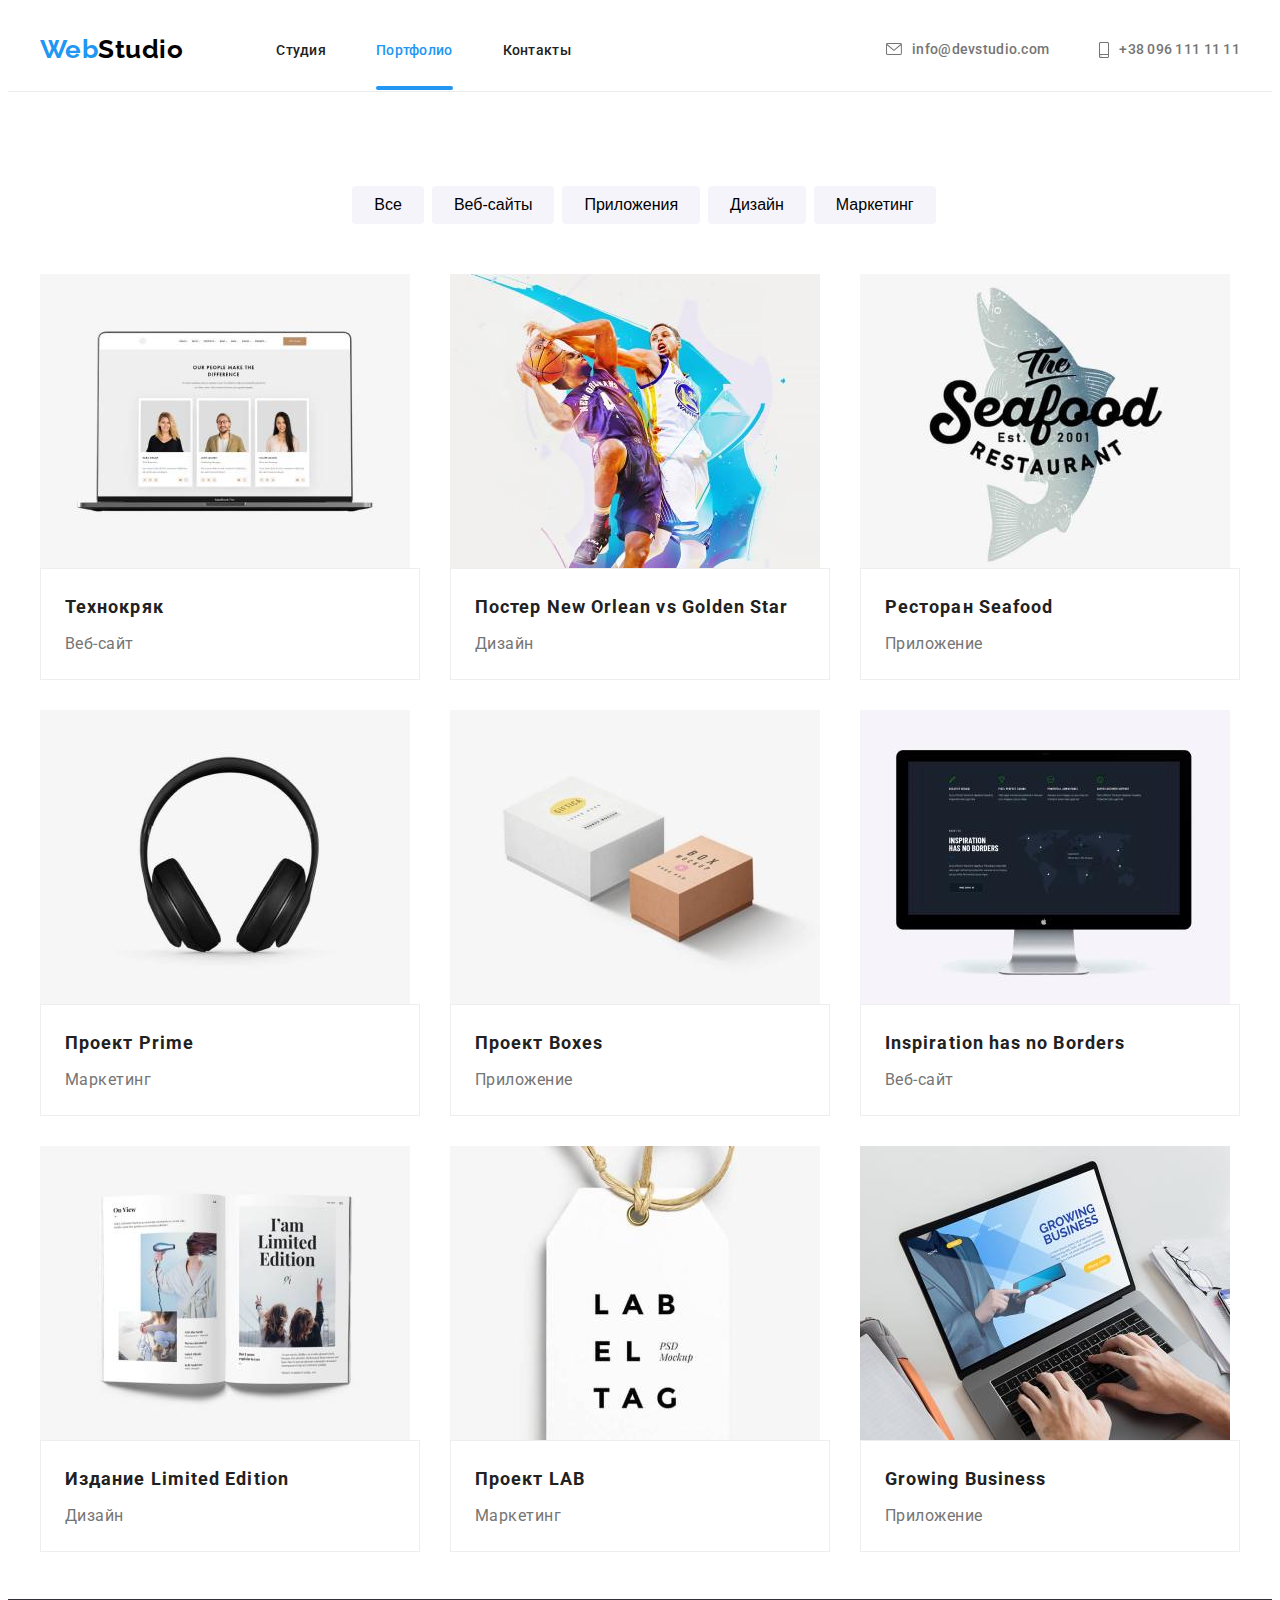
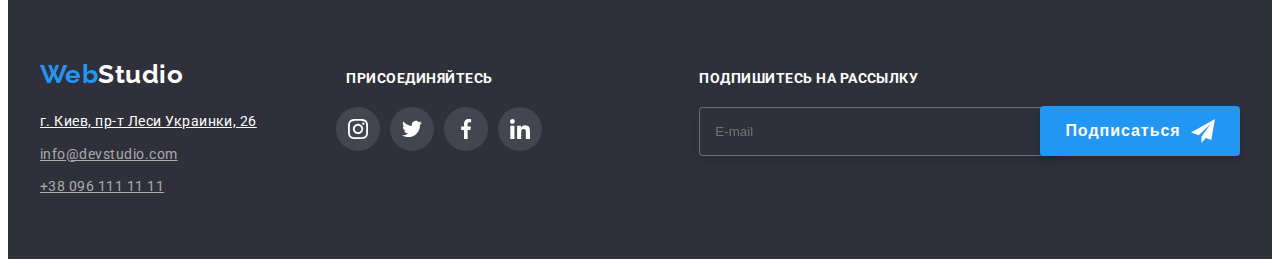
==== commit c06a2d5f: "Add BEM for first page" ====
--- a/portfolio.html
+++ b/portfolio.html
@@ -19,37 +19,39 @@
 
 <body>
     <header class="header">
-        <div class="conteiner conteiner-head">
-        <nav class="header-navigation">
-            <a class="logo link" href="./index.html"> <span class="color-logo">Web</span>Studio</a>
-            <ul class="header-list list">
-                <li class="header-item">
-                    <a class="header-link link" href="./index.html"> Студия</a>
+        <div class="conteiner conteiner__head">
+            <nav class="navigation">
+                <a class="logo link" href="/">
+                    <span class="logo__text">Web</span>Studio</a>
+                <ul class="header-list list">
+                    <li class="header-list__item">
+                        <a class="header-list__link link" href="/index.html"> Студия</a>
+                    </li>
+                    <li class="header-list__item">
+                        <a class="header-list__link link current" href="./portfolio.html"> Портфолио</a>
+                    </li>
+                    <li class="header-list__item">
+                        <a class="header-list__link link" href=""> Контакты</a>
+                    </li>
+                </ul>
+            </nav>
+    
+            <ul class="contacts-list list">
+                <li class="contacts-list__item">
+                    <a class="contacts-list__link link" href="mailto:info@devstudio.com">
+                        <svg class="contacts-list__icon">
+                            <use href="./image/symbol-defs.svg#icon-envelope"></use>
+                        </svg>
+                        info@devstudio.com</a>
                 </li>
-                <li class="header-item">
-                    <a class="header-link link current" href="./portfolio.html"> Портфолио</a>
-                </li>
-                <li class="header-item">
-                    <a class="header-link link" href=""> Контакты</a>
+                <li class="contacts-list__item">
+                    <a class="contacts-list__link link" href="tel:+380961111111">
+                        <svg class="contacts-list__icon contacts-list__tel">
+                            <use href="./image/symbol-defs.svg#icon-smartphone"></use>
+                        </svg>
+                        +38 096 111 11 11</a>
                 </li>
             </ul>
-        </nav>
-        <ul class="header-contacts-list list">
-            <li class="header-cont">
-                <a class="header-contacts-link link" href="mailto:info@devstudio.com">
-                    <svg class="header-cont-icon">
-                        <use href="./image/symbol-defs.svg#icon-envelope"></use>
-                    </svg>
-                    info@devstudio.com</a>
-            </li>
-            <li class="header-cont">
-                <a class="header-contacts-link link" href="tel:+380961111111">
-                    <svg class="header-cont-icon header-cont-tel">
-                        <use href="./image/symbol-defs.svg#icon-smartphone"></use>
-                    </svg>
-                    +38 096 111 11 11</a>
-            </li>
-        </ul>
         </div>
     </header>
     
@@ -239,53 +241,53 @@
     
     <!--Футер-->
     <footer class="footer">
-        <div class="conteiner footer-conteiner">
+        <div class="conteiner footer__conteiner">
     
             <div class="footer-nav">
                 <a class="logo link footer-logo" href="/">
-                    <span class="color-logo">Web</span><span class="footer-logo-customization">Studio</span></a>
+                    <span class="logo__text">Web</span><span class="footer-logo__customization">Studio</span></a>
                 <address class="footer-adress">
                     <ul class="adress-list list">
-                        <li class="adress-link-item"> <a class="adress-city list" href="">г. Киев, пр-т Леси Украинки,
-                                26</a></li>
-                        <li class="adress-link-item"> <a class="adress-link"
+                        <li class="adress-list__item"> <a class="adress-list__city list" href="">г. Киев, пр-т Леси
+                                Украинки, 26</a></li>
+                        <li class="adress-list__item"> <a class="adress-list__link"
                                 href="mailto:info@devstudio.com">info@devstudio.com</a></li>
-                        <li class="adress-link-item"> <a class="adress-link" href="tel:+380961111111">+38 096 111 11 11</a>
-                        </li>
+                        <li class="adress-list__item"> <a class="adress-list__link" href="tel:+380961111111">+38 096 111 11
+                                11</a></li>
                     </ul>
                 </address>
             </div>
     
             <div class="footer-links">
-                <h2 class="our-links-text">присоединяйтесь</h2>
-                <ul class="our-sotial-list list">
-                    <li class="our-sotial-item sotial-item">
-                        <a class="social-link our-sotial-link link" href="">
-                            <svg class="social-icon our-sotial-icon">
+                <h2 class="third-title footer-links__text">присоединяйтесь</h2>
+                <ul class="sotial-list footer-sotial-list list">
+                    <li class="sotial-list__item">
+                        <a class="social-list__link footer-sotial-list__link link" href="">
+                            <svg class="social-list__icon footer-sotial-list__icon">
                                 <use href="./image/symbol-defs.svg#icon-instagram"></use>
                             </svg>
                         </a>
                     </li>
     
-                    <li class="sotial-item">
-                        <a class="social-link our-sotial-link link" href="">
-                            <svg class="social-icon our-sotial-icon">
+                    <li class="sotial-list__item sotial-item">
+                        <a class="social-list__link footer-sotial-list__link link" href="">
+                            <svg class="social-list__icon footer-sotial-list__icon">
                                 <use href="./image/symbol-defs.svg#icon-twitter"></use>
                             </svg>
                         </a>
                     </li>
     
-                    <li class="sotial-item">
-                        <a class="social-link our-sotial-link link" href="">
-                            <svg class="social-icon our-sotial-icon">
+                    <li class="sotial-list__item sotial-item">
+                        <a class="social-list__link footer-sotial-list__link link" href="">
+                            <svg class="social-list__icon footer-sotial-list__icon">
                                 <use href="./image/symbol-defs.svg#icon-facebook"></use>
                             </svg>
                         </a>
                     </li>
     
-                    <li class="sotial-item">
-                        <a class="social-link our-sotial-link link" href="">
-                            <svg class="social-icon our-sotial-icon">
+                    <li class="sotial-list__item sotial-item">
+                        <a class="social-list__link footer-sotial-list__link link" href="">
+                            <svg class="social-list__icon footer-sotial-list__icon">
                                 <use href="./image/symbol-defs.svg#icon-linkedin"></use>
                             </svg>
                         </a>
@@ -296,12 +298,12 @@
             <div class="footer-form-btn">
     
                 <form action="" class="footer-form">
-                    <label class="our-links-text">Подпишитесь на рассылку
-                        <input class="footer-form-input" type="email" name="email" placeholder="E-mail" />
+                    <label class="third-title footer-links__text">Подпишитесь на рассылку
+                        <input class="footer-form__input" type="email" name="email" placeholder="E-mail" />
                     </label>
                     <div class="footer-btn-tumb">
                         <button type="submit" class="btn btn-footer">Подписаться
-                            <svg class="footer-btn-icon">
+                            <svg class="btn-footer__icon">
                                 <use href="./image/symbol-defs.svg#icon-icon-send">
                                 </use>
                             </svg>
--- a/CSS/main.min.css
+++ b/CSS/main.min.css
@@ -1,2 +1,2 @@
-:root{--primary-title-color: #ffffff;--secondary-title-color: #212121;--third-title-color: #757575;--primary-text-color: #757575;--secondary-text-color: #212121;--acsent-color: #2196f3;--header-text-color: #212121;--icon-color: #afb1b8}body{font-family:'Roboto', sans-serif;letter-spacing:0.03em;background-color:#ffffff}input{padding:0px;margin:0px}.link{text-decoration:none}.list{list-style:none}p,h1,h2,h3,h4,h5,h6{margin:0}ul{margin:0;padding-left:0}img{display:block;max-width:100%;height:auto}.checkbox{position:absolute;width:1px;height:1px;margin:-1px;border:0;padding:0;clip:rect(0 0 0 0);overflow:hidden}.conteiner{width:1200px;margin:0 auto;padding-left:15px;padding-right:15px}.section{margin:0 auto;padding-top:47px;padding-bottom:47px}.secondary-title{font-weight:700;font-size:36px;line-height:42px;text-align:center;color:var(--secondary-title-color)}.btn{font-weight:700;font-size:16px;line-height:1.87;letter-spacing:0.06em;color:#ffffff;background:var(--acsent-color);box-shadow:0px 4px 4px rgba(0,0,0,0.15);border-radius:4px;cursor:pointer;width:200px;height:50px;display:flex;justify-content:center;align-items:center}.hero-btn{margin:0 auto;border:none}.hero-btn :hover{background:#188ce8}.backdrop{position:fixed;top:0;left:0;width:100%;height:100%;background-color:rgba(0,0,0,0.2);opacity:1;transition:opacity 250ms cubic-bezier(0.4, 0, 0.2, 1)}.backdrop.is-hidden{opacity:0;pointer-events:none}.backdrop.is-hidden-modal{transform:translate(-50%, -50%) scale(0.9)}.modal{position:absolute;top:50%;left:50%;width:528px;box-sizing:border-box;padding:40px;border-radius:4px;background:#ffffff;box-shadow:0px 1px 3px rgba(0,0,0,0.12),0px 1px 1px rgba(0,0,0,0.14),0px 2px 1px rgba(0,0,0,0.2);transform:translate(-50%, -50%) scale(1);transition:transform 2500ms cubic-bezier(0.4, 0, 0.2, 1)}.modal-btn{position:absolute;top:8px;right:8px;display:flex;justify-content:center;align-items:center;width:30px;height:30px;border-radius:50%;background:#ffffff;border:1px solid rgba(0,0,0,0.1);transition:transform 250ms cubic-bezier(0.4, 0, 0.2, 1)}.modal-icon-close{width:18px;height:18px;fill:black}.modal-icon-close :hover{fill:var(--acsent-color);transition:transform 250ms cubic-bezier(0.4, 0, 0.2, 1)}.input-image{margin-bottom:10px}.input-position-name{position:relative;margin-top:4px}.input-icon-name{position:absolute;top:50%;left:12px;width:18px;height:18px;fill:black;transform:translateY(-50%);transition:transform 2500ms cubic-bezier(0.4, 0, 0.2, 1)}.input-position-tel{position:relative;margin-top:4px}.input-position-email{position:relative;margin-top:4px}.form-title{font-weight:700px;font-size:20px;line-height:1.15;text-align:center;color:var(--secondary-title-color);margin-bottom:12px}.input-name{font-size:12px;line-height:1.16;color:var(--primary-text-color);letter-spacing:0.01em}.form-input{width:100%;height:40px;padding-left:42px;border:1px solid rgba(33,33,33,0.2);border-radius:4px;outline:none;transition:border-color 250ms cubic-bezier(0.4, 0, 0.2, 1)}.form-input :focus{border:1px solid var(--acsent-color)}.form-input:focus+.input-icon-name{fill:var(--acsent-color)}textarea ::placeholder{color:rgba(117,117,117,0.5)}textarea :focus{border:1px solid var(--acsent-color)}.form-text{width:100%;height:120px;padding-left:16px;padding-right:16px;padding-top:12px;padding-bottom:12px;resize:none;margin-top:4px;margin-bottom:20px;border:1px solid rgba(33,33,33,0.2);border-radius:4px;outline:none}.box-btn-form{display:flex;flex-direction:column}.check-icon-text{font-size:14px;line-height:1.71;color:var(--primary-text-color);display:flex;align-items:center;justify-content:center}.check-icon-text span{width:16px;height:15px;margin-right:7px;border:2px solid #212121;border-radius:2px;display:flex;align-items:center;justify-content:center}.check-icon{fill:transparent}.link-contract{color:var(--acsent-color);text-decoration:underline;margin-left:5px}.checkbox:checked+.check-icon-text span{background-color:var(--acsent-color);border:none}.checkbox:checked+.check-icon-text .check-icon{fill:#ffffff}.checkbox-btn{margin-top:30px;margin-left:auto;margin-right:auto;border:none}.header{margin:0 auto;border-bottom:1px solid #ececec}.logo{font-family:Raleway;font-weight:700;font-size:26px;line-height:1.19;color:#000000;margin-right:93px}.color-logo{color:var(--acsent-color)}.conteiner-head{display:flex;align-items:center}.header-navigation{display:flex;align-items:center}.header-list{display:flex;padding-top:32px;padding-bottom:32px}.header-item:not(:last-child){margin-right:50px}.header-contacts-list{display:flex;margin-left:auto;align-items:center}.header-contacts-item:not(:last-child){margin-right:50px}.header-link{position:relative;font-weight:500;font-size:14px;line-height:1.14;letter-spacing:0.02em;color:var(--header-text-color);padding-bottom:32px;padding-top:32px;transition:color 250ms cubic-bezier(0.4, 0, 0.2, 1)}.header-link:hover,.header-link:focus{color:var(--acsent-color)}.header-list .link.current{color:var(--acsent-color)}.current::after{content:'';position:absolute;bottom:0;left:0;width:100%;height:4px;border-radius:2px;background-color:var(--acsent-color)}.header-contacts-link{transition:color 250ms cubic-bezier(0.4, 0, 0.2, 1)}.header-contacts-link:hover,.header-contacts-link:focus{color:var(--acsent-color)}.header-contacts-link:hover .header-cont-icon,.header-contacts-link:focus .header-cont-icon{fill:var(--acsent-color)}.header-link:active .header-link:visited{color:#b4f321}.header-contacts-link{display:flex;justify-content:center;align-items:center;font-weight:500;font-size:14px;line-height:1.14;letter-spacing:0.02em;color:var(--third-title-color);padding-bottom:32px;padding-top:32px}.header-cont-icon{width:16px;height:12px;margin-right:10px;fill:var(--third-title-color)}.header-cont-tel{width:10px;height:16px}.hero{background-color:#2f303a;height:600px;max-width:1600px;margin:0 auto;padding-top:200px;background-image:linear-gradient(to right, rgba(47,48,58,0.4), rgba(47,48,58,0.4)),url("../image/img-hero.jpg");background-size:cover;background-position:center;background-repeat:no-repeat}.hero-title{font-weight:900;font-size:44px;line-height:1.36;text-align:center;letter-spacing:0.06em;text-transform:uppercase;color:var(--primary-title-color);margin-bottom:30px}.feature{padding-top:94px}.feature-list{display:flex;margin-left:-30px}.feature-item{margin-left:30px}.feature-icon-fon{display:flex;margin-left:auto;margin-right:auto;background-color:#f5f4fa;width:270px;height:120px;margin-bottom:30px;border-radius:4px;align-items:center;justify-content:center}.feature-icon{width:70px;height:70px}.feature-title{font-weight:700;font-size:14px;line-height:1.14;text-transform:uppercase;color:var(--secondary-title-color)}.feature-item-text{font-size:14px;line-height:1.71;color:var(--primary-text-color);width:270px;padding-top:10px}.inv{display:none}.about{padding-bottom:94px}.secondary-title{padding-bottom:50px}.about-list{display:flex;margin-left:-30px}.about-item{position:relative;flex-basis:calc(100% / 3 - 30px);margin-left:30px}.about-specialization{position:absolute;bottom:0;left:0;display:flex;justify-content:center;align-items:center;width:100%;height:70px;background-color:rgba(47,48,58,0.8)}.about-specialization-title{font-weight:700;font-size:14px;line-height:1.14;text-transform:uppercase;color:var(--primary-title-color)}.team{background-color:#f5f4fa;padding-bottom:94px;padding-top:94px}.team-list{display:flex;margin-left:-30px}.team-item{flex-basis:calc(100% / 4 - 30px);margin-left:30px;background-color:#ffffff;box-shadow:0px 1px 3px rgba(0,0,0,0.12),0px 1px 1px rgba(0,0,0,0.14),0px 2px 1px rgba(0,0,0,0.2);border-radius:0px 0px 4px 4px}.team-list-conteiner{padding-top:30px;padding-bottom:30px}.team-item-name{font-weight:500;font-size:16px;line-height:1.19;text-align:center;color:var(--secondary-title-color);margin-bottom:10px}.team-item-text{font-size:16px;line-height:1.19;text-align:center;color:var(--primary-text-color);margin-bottom:16px}.team-sotial-link{display:flex;margin-left:-10px;justify-content:center;width:270px}.sotial-item{width:44px;height:44px}.social-link{width:100%;height:100%;background-color:#ffffff;border-radius:50%;display:flex;justify-content:center;align-items:center;transition:background-color 250ms cubic-bezier(0.4, 0, 0.2, 1)}.sotial-item+.sotial-item{margin-left:10px}.social-icon{width:20px;height:20px;fill:var(--icon-color)}.social-link:hover,.social-link:focus{background-color:var(--acsent-color)}.social-link:hover .social-icon,.social-link:focus .social-icon{fill:#ffffff}.regular-customers{padding-top:94px;padding-bottom:94px}.customers-list{display:flex;justify-content:center;align-items:center}.customers-link{width:170px;height:92px;display:flex;justify-content:center;align-items:center;border:1px solid var(--icon-color);border-radius:4px;fill:var(--icon-color);transition:fill 250ms cubic-bezier(0.4, 0, 0.2, 1)}.customers-link:hover,.customers-link:focus{fill:var(--acsent-color);border:1px solid var(--acsent-color)}.customers-item+.customers-item{margin-left:30px}.customer-icon{width:106px;height:60px}.categories{padding-top:94px}.categories-list{display:flex;margin-bottom:50px;justify-content:center}.categories-item{margin-left:8px}.categories-btn{border-radius:4px;background-color:#f5f4fa;columns:var(--secondary-title-color);font-style:normal;font-weight:500;font-size:16px;line-height:1.62;text-align:center;cursor:pointer;border:0px;padding-left:22px;padding-right:22px;padding-top:6px;padding-bottom:6px;transition:color 250ms cubic-bezier(0.4, 0, 0.2, 1),background-color 250ms cubic-bezier(0.4, 0, 0.2, 1),box-shadow 250ms cubic-bezier(0.4, 0, 0.2, 1)}.categories-btn-acsent:hover,.categories-btn-acsent:focus{background-color:var(--acsent-color);color:#ffffff;box-shadow:0px 3px 1px rgba(0,0,0,0.1),0px 1px 2px rgba(0,0,0,0.08),0px 2px 2px rgba(0,0,0,0.12)}.categories-projects{display:flex;flex-wrap:wrap;margin-left:-30px;margin-top:-30px}.projects-list{flex-basis:calc(100% / 3 - 30px);margin-left:30px;margin-top:30px;transition:box-shadow 250ms cubic-bezier(0.4, 0, 0.2, 1)}.projects-list:hover,.projects-list:focus{box-shadow:0px 1px 1px rgba(0,0,0,0.12),0px 4px 4px rgba(0,0,0,0.06),1px 4px 6px rgba(0,0,0,0.16)}.projects-link-conteiner{padding-top:20px;padding-bottom:20px;padding-left:24px;border:1px solid #eeeeee}.projects-title{font-weight:700;font-size:18px;line-height:2;letter-spacing:0.06em;color:var(--secondary-title-color);margin-bottom:4px}.projects-type{font-weight:400;font-size:16px;line-height:1.87;color:var(--primary-text-color)}.projects-link:hover .projects-fon{transform:translateY(0%)}.project-box{position:relative;overflow:hidden}.projects-fon{position:absolute;top:0;left:0;display:flex;height:100%;width:100%;align-items:center;background-color:rgba(33,150,243,0.9);transform:translateY(100%);transition:transform 250ms cubic-bezier(0.4, 0, 0.2, 1)}.projects-fon-text{font-size:18px;line-height:1.56;color:var(--primary-title-color);padding-left:24px;padding-right:24px}.footer{background-color:#2f303a;padding-top:60px;padding-bottom:60px}.footer-adress{width:231px}.footer-conteiner{display:flex}.footer-nav{display:flex;flex-direction:column}.footer-logo{display:block;margin-bottom:20px}.adress-list{text-decoration:none;font-family:'Roboto', sans-serif;font-style:normal}.adress-link-item:not(:last-child){margin-bottom:9px}.adress-city{font-size:14px;line-height:1.71;color:#ffffff;transition:color 250ms cubic-bezier(0.4, 0, 0.2, 1)}.adress-link{font-size:14px;line-height:1.71;color:rgba(255,255,255,0.6);transition:color 250ms cubic-bezier(0.4, 0, 0.2, 1)}.adress-link :focus,.adress-link :hover{color:var(--acsent-color)}.footer-logo-customization{color:var(--primary-title-color)}.our-links-text{font-weight:700;font-size:14px;line-height:1.14;letter-spacing:0.03em;text-transform:uppercase;color:var(--primary-title-color);margin-bottom:20px}.footer-links{margin-left:70px;padding-top:12px}.our-sotial-list{display:flex;justify-content:center}.our-sotial-icon{fill:#ffffff}.our-sotial-link{background-color:rgba(255,255,255,0.1)}.footer-form{display:flex}.footer-form-input{width:100%;border:1px solid rgba(255,255,255,0.3);filter:drop-shadow(0px 4px 4px rgba(0,0,0,0.15));border-radius:4px;padding:16px 15px;margin-top:20px;background-color:#2f303a}.footer-form-btn{padding-top:12px;margin-left:93px;width:570px}.footer-btn-tumb{position:relative;border:0px;margin-left:12px;height:50px;padding-top:35px}.btn-footer{position:relative;border:none}.footer-btn-icon{width:24px;height:24px;margin-left:10px;fill:#ffffff}
+:root{--primary-title-color: #ffffff;--secondary-title-color: #212121;--third-title-color: #ffffff;--primary-text-color: #757575;--secondary-text-color: #212121;--acsent-color: #2196f3;--header-text-color: #212121;--icon-color: #afb1b8}body{font-family:'Roboto', sans-serif;letter-spacing:0.03em;background-color:#ffffff}input{padding:0px;margin:0px}.link{text-decoration:none}.list{list-style:none}p,h1,h2,h3,h4,h5,h6{margin:0}ul{margin:0;padding-left:0}img{display:block;max-width:100%;height:auto}.checkbox{position:absolute;width:1px;height:1px;margin:-1px;border:0;padding:0;clip:rect(0 0 0 0);overflow:hidden}.conteiner{width:1200px;margin:0 auto;padding-left:15px;padding-right:15px}.section{margin:0 auto;padding-top:47px;padding-bottom:47px}.secondary-title{font-weight:700;font-size:36px;line-height:42px;text-align:center;padding-bottom:50px;color:var(--secondary-title-color)}.third-title{font-weight:700;font-size:14px;line-height:1.14;text-transform:uppercase;color:var(--third-title-color)}.btn{font-weight:700;font-size:16px;line-height:1.87;letter-spacing:0.06em;color:#ffffff;background:var(--acsent-color);box-shadow:0px 4px 4px rgba(0,0,0,0.15);border-radius:4px;cursor:pointer;width:200px;height:50px;display:flex;justify-content:center;align-items:center}.backdrop{position:fixed;top:0;left:0;width:100%;height:100%;background-color:rgba(0,0,0,0.2);opacity:1;transition:opacity 250ms cubic-bezier(0.4, 0, 0.2, 1)}.backdrop.is-hidden{opacity:0;pointer-events:none}.backdrop.is-hidden-modal{transform:translate(-50%, -50%) scale(0.9)}.modal{position:absolute;top:50%;left:50%;width:528px;box-sizing:border-box;padding:40px;border-radius:4px;background:#ffffff;box-shadow:0px 1px 3px rgba(0,0,0,0.12),0px 1px 1px rgba(0,0,0,0.14),0px 2px 1px rgba(0,0,0,0.2);transform:translate(-50%, -50%) scale(1);transition:transform 2500ms cubic-bezier(0.4, 0, 0.2, 1)}.modal-btn{position:absolute;top:8px;right:8px;display:flex;justify-content:center;align-items:center;width:30px;height:30px;border-radius:50%;background:#ffffff;border:1px solid rgba(0,0,0,0.1);transition:transform 250ms cubic-bezier(0.4, 0, 0.2, 1)}.modal-icon-close{width:18px;height:18px;fill:black}.modal-icon-close :hover{fill:var(--acsent-color);transition:transform 250ms cubic-bezier(0.4, 0, 0.2, 1)}.input-image{margin-bottom:10px}.input-position-name{position:relative;margin-top:4px}.input-icon-name{position:absolute;top:50%;left:12px;width:18px;height:18px;fill:black;transform:translateY(-50%);transition:transform 2500ms cubic-bezier(0.4, 0, 0.2, 1)}.input-position-tel{position:relative;margin-top:4px}.input-position-email{position:relative;margin-top:4px}.form-title{font-weight:700px;font-size:20px;line-height:1.15;text-align:center;color:var(--secondary-title-color);margin-bottom:12px}.input-name{font-size:12px;line-height:1.16;color:var(--primary-text-color);letter-spacing:0.01em}.form-input{width:100%;height:40px;padding-left:42px;border:1px solid rgba(33,33,33,0.2);border-radius:4px;outline:none;transition:border-color 250ms cubic-bezier(0.4, 0, 0.2, 1)}.form-input :focus{border:1px solid var(--acsent-color)}.form-input:focus+.input-icon-name{fill:var(--acsent-color)}textarea ::placeholder{color:rgba(117,117,117,0.5)}textarea :focus{border:1px solid var(--acsent-color)}.form-text{width:100%;height:120px;padding-left:16px;padding-right:16px;padding-top:12px;padding-bottom:12px;resize:none;margin-top:4px;margin-bottom:20px;border:1px solid rgba(33,33,33,0.2);border-radius:4px;outline:none}.box-btn-form{display:flex;flex-direction:column}.check-icon-text{font-size:14px;line-height:1.71;color:var(--primary-text-color);display:flex;align-items:center;justify-content:center}.check-icon-text span{width:16px;height:15px;margin-right:7px;border:2px solid #212121;border-radius:2px;display:flex;align-items:center;justify-content:center}.check-icon{fill:transparent}.link-contract{color:var(--acsent-color);text-decoration:underline;margin-left:5px}.checkbox:checked+.check-icon-text span{background-color:var(--acsent-color);border:none}.checkbox:checked+.check-icon-text .check-icon{fill:#ffffff}.checkbox-btn{margin-top:30px;margin-left:auto;margin-right:auto;border:none}.sotial-list{display:flex;margin-left:-10px;justify-content:center;width:270px}.sotial-list__item{width:44px;height:44px}.social-list__link{width:100%;height:100%;background-color:#ffffff;border-radius:50%;display:flex;justify-content:center;align-items:center;transition:background-color 250ms cubic-bezier(0.4, 0, 0.2, 1)}.social-list__link:hover,.social-list__link:focus{background-color:var(--acsent-color)}.sotial-list__item+.sotial-list__item{margin-left:10px}.social-list__icon{width:20px;height:20px;fill:var(--icon-color)}.social-list__link:hover .social-list__icon,.social-list__link:focus .social-list__icon{fill:#ffffff}.header{margin:0 auto;border-bottom:1px solid #ececec}.conteiner__head{display:flex;align-items:center}.navigation{display:flex;align-items:center}.logo{font-family:Raleway;font-weight:700;font-size:26px;line-height:1.19;color:#000000;margin-right:93px}.logo__text{color:var(--acsent-color)}.header-list{display:flex;padding-top:32px;padding-bottom:32px}.header-list__item:not(:last-child){margin-right:50px}.header-list__link{position:relative;font-weight:500;font-size:14px;line-height:1.14;letter-spacing:0.02em;color:var(--header-text-color);padding-bottom:32px;padding-top:32px;transition:color 250ms cubic-bezier(0.4, 0, 0.2, 1)}.header-list__link:hover,.header-list__link:focus{color:var(--acsent-color)}.header-list .link.current{color:var(--acsent-color)}.current:after{content:'';position:absolute;bottom:0;left:0;width:100%;height:4px;border-radius:2px;background-color:var(--acsent-color)}.contacts-list{display:flex;margin-left:auto;align-items:center}.contacts-list__item:not(:last-child){margin-right:50px}.contacts-list__link{display:flex;justify-content:center;align-items:center;font-weight:500;font-size:14px;line-height:1.14;letter-spacing:0.02em;color:var(--primary-text-color);padding-bottom:32px;padding-top:32px;transition:color 250ms cubic-bezier(0.4, 0, 0.2, 1)}.contacts-list__link:hover .contacts-list__icon,.contacts-list__link:focus .contacts-list__icon{fill:var(--acsent-color)}.contacts-list__link:hover,.contacts-list__link:focus{color:var(--acsent-color)}.contacts-list__icon{width:16px;height:12px;margin-right:10px;fill:var(--primary-text-color)}.contacts-list__tel{width:10px;height:16px}.hero{background-color:#2f303a;height:600px;max-width:1600px;margin:0 auto;padding-top:200px;background-image:linear-gradient(to right, rgba(47,48,58,0.4), rgba(47,48,58,0.4)),url("../image/img-hero.jpg");background-size:cover;background-position:center;background-repeat:no-repeat}.hero__title{font-weight:900;font-size:44px;line-height:1.36;text-align:center;letter-spacing:0.06em;text-transform:uppercase;color:var(--primary-title-color);margin-bottom:30px}.hero__btn{margin:0 auto;border:none}.hero__btn :hover{background:#188ce8}.feature{padding-top:94px}.feature-list{display:flex;margin-left:-30px}.feature-list__item{margin-left:30px}.feature-list__icon-fon{display:flex;margin-left:auto;margin-right:auto;background-color:#f5f4fa;width:270px;height:120px;margin-bottom:30px;border-radius:4px;align-items:center;justify-content:center}.feature-list__icon{width:70px;height:70px}.feature-list__title{font-weight:700;font-size:14px;line-height:1.14;text-transform:uppercase;color:var(--secondary-title-color)}.feature-list__text{font-size:14px;line-height:1.71;color:var(--primary-text-color);width:270px;padding-top:10px}.inv{display:none}.about{padding-bottom:94px}.about-list{display:flex;margin-left:-30px}.about-list__item{position:relative;flex-basis:calc(100% / 3 - 30px);margin-left:30px}.about-list__specialization{position:absolute;bottom:0;left:0;display:flex;justify-content:center;align-items:center;width:100%;height:70px;background-color:rgba(47,48,58,0.8)}.team{background-color:#f5f4fa;padding-bottom:94px;padding-top:94px}.team-list{display:flex;margin-left:-30px}.team-list__item{flex-basis:calc(100% / 4 - 30px);margin-left:30px;background-color:#ffffff;box-shadow:0px 1px 3px rgba(0,0,0,0.12),0px 1px 1px rgba(0,0,0,0.14),0px 2px 1px rgba(0,0,0,0.2);border-radius:0px 0px 4px 4px}.team-conteiner{padding-top:30px;padding-bottom:30px}.team-conteiner__name{font-weight:500;font-size:16px;line-height:1.19;text-align:center;color:var(--secondary-title-color);margin-bottom:10px}.team-conteiner__text{font-size:16px;line-height:1.19;text-align:center;color:var(--primary-text-color);margin-bottom:16px}.customers{padding-top:94px;padding-bottom:94px}.customers-list{display:flex;justify-content:center;align-items:center}.customers-list__link{width:170px;height:92px;display:flex;justify-content:center;align-items:center;border:1px solid var(--icon-color);border-radius:4px;fill:var(--icon-color);transition:fill 250ms cubic-bezier(0.4, 0, 0.2, 1)}.customers-list__link:hover,.customers-list__link:focus{fill:var(--acsent-color);border:1px solid var(--acsent-color)}.customers-list__item+.customers-list__item{margin-left:30px}.customer-list__icon{width:106px;height:60px}.categories{padding-top:94px}.categories-list{display:flex;margin-bottom:50px;justify-content:center}.categories-item{margin-left:8px}.categories-btn{border-radius:4px;background-color:#f5f4fa;columns:var(--secondary-title-color);font-style:normal;font-weight:500;font-size:16px;line-height:1.62;text-align:center;cursor:pointer;border:0px;padding-left:22px;padding-right:22px;padding-top:6px;padding-bottom:6px;transition:color 250ms cubic-bezier(0.4, 0, 0.2, 1),background-color 250ms cubic-bezier(0.4, 0, 0.2, 1),box-shadow 250ms cubic-bezier(0.4, 0, 0.2, 1)}.categories-btn-acsent:hover,.categories-btn-acsent:focus{background-color:var(--acsent-color);color:#ffffff;box-shadow:0px 3px 1px rgba(0,0,0,0.1),0px 1px 2px rgba(0,0,0,0.08),0px 2px 2px rgba(0,0,0,0.12)}.categories-projects{display:flex;flex-wrap:wrap;margin-left:-30px;margin-top:-30px}.projects-list{flex-basis:calc(100% / 3 - 30px);margin-left:30px;margin-top:30px;transition:box-shadow 250ms cubic-bezier(0.4, 0, 0.2, 1)}.projects-list:hover,.projects-list:focus{box-shadow:0px 1px 1px rgba(0,0,0,0.12),0px 4px 4px rgba(0,0,0,0.06),1px 4px 6px rgba(0,0,0,0.16)}.projects-link-conteiner{padding-top:20px;padding-bottom:20px;padding-left:24px;border:1px solid #eeeeee}.projects-title{font-weight:700;font-size:18px;line-height:2;letter-spacing:0.06em;color:var(--secondary-title-color);margin-bottom:4px}.projects-type{font-weight:400;font-size:16px;line-height:1.87;color:var(--primary-text-color)}.projects-link:hover .projects-fon{transform:translateY(0%)}.project-box{position:relative;overflow:hidden}.projects-fon{position:absolute;top:0;left:0;display:flex;height:100%;width:100%;align-items:center;background-color:rgba(33,150,243,0.9);transform:translateY(100%);transition:transform 250ms cubic-bezier(0.4, 0, 0.2, 1)}.projects-fon-text{font-size:18px;line-height:1.56;color:var(--primary-title-color);padding-left:24px;padding-right:24px}.footer{background-color:#2f303a;padding-top:60px;padding-bottom:60px}.footer__conteiner{display:flex}.footer-nav{display:flex;flex-direction:column}.footer-logo{display:block;margin-bottom:20px}.footer-logo__customization{color:var(--primary-title-color)}.footer-adress{width:231px}.adress-list{text-decoration:none;font-family:'Roboto', sans-serif;font-style:normal}.adress-list__item:not(:last-child){margin-bottom:9px}.adress-list__city{font-size:14px;line-height:1.71;color:#ffffff;transition:color 250ms cubic-bezier(0.4, 0, 0.2, 1)}.adress-list__link{font-size:14px;line-height:1.71;color:rgba(255,255,255,0.6);transition:color 250ms cubic-bezier(0.4, 0, 0.2, 1)}.adress-list__link :focus,.adress-list__link :hover{color:var(--acsent-color)}.footer-links{margin-left:70px;padding-top:12px}.footer-links__text{margin-bottom:20px}.footer-sotial-list{display:flex;justify-content:left}.footer-sotial-list__link{background-color:rgba(255,255,255,0.1)}.footer-sotial-list__icon{fill:#ffffff}.footer-form{display:flex}.footer-form__input{width:100%;border:1px solid rgba(255,255,255,0.3);filter:drop-shadow(0px 4px 4px rgba(0,0,0,0.15));border-radius:4px;padding:16px 15px;margin-top:20px;background-color:#2f303a}.footer-form-btn{padding-top:12px;margin-left:93px;width:570px}.footer-btn-tumb{position:relative;border:0px;margin-left:12px;height:50px;padding-top:35px}.btn-footer{position:relative;border:none}.btn-footer__icon{width:24px;height:24px;margin-left:10px;fill:#ffffff}
 /*# sourceMappingURL=main.min.css.map */